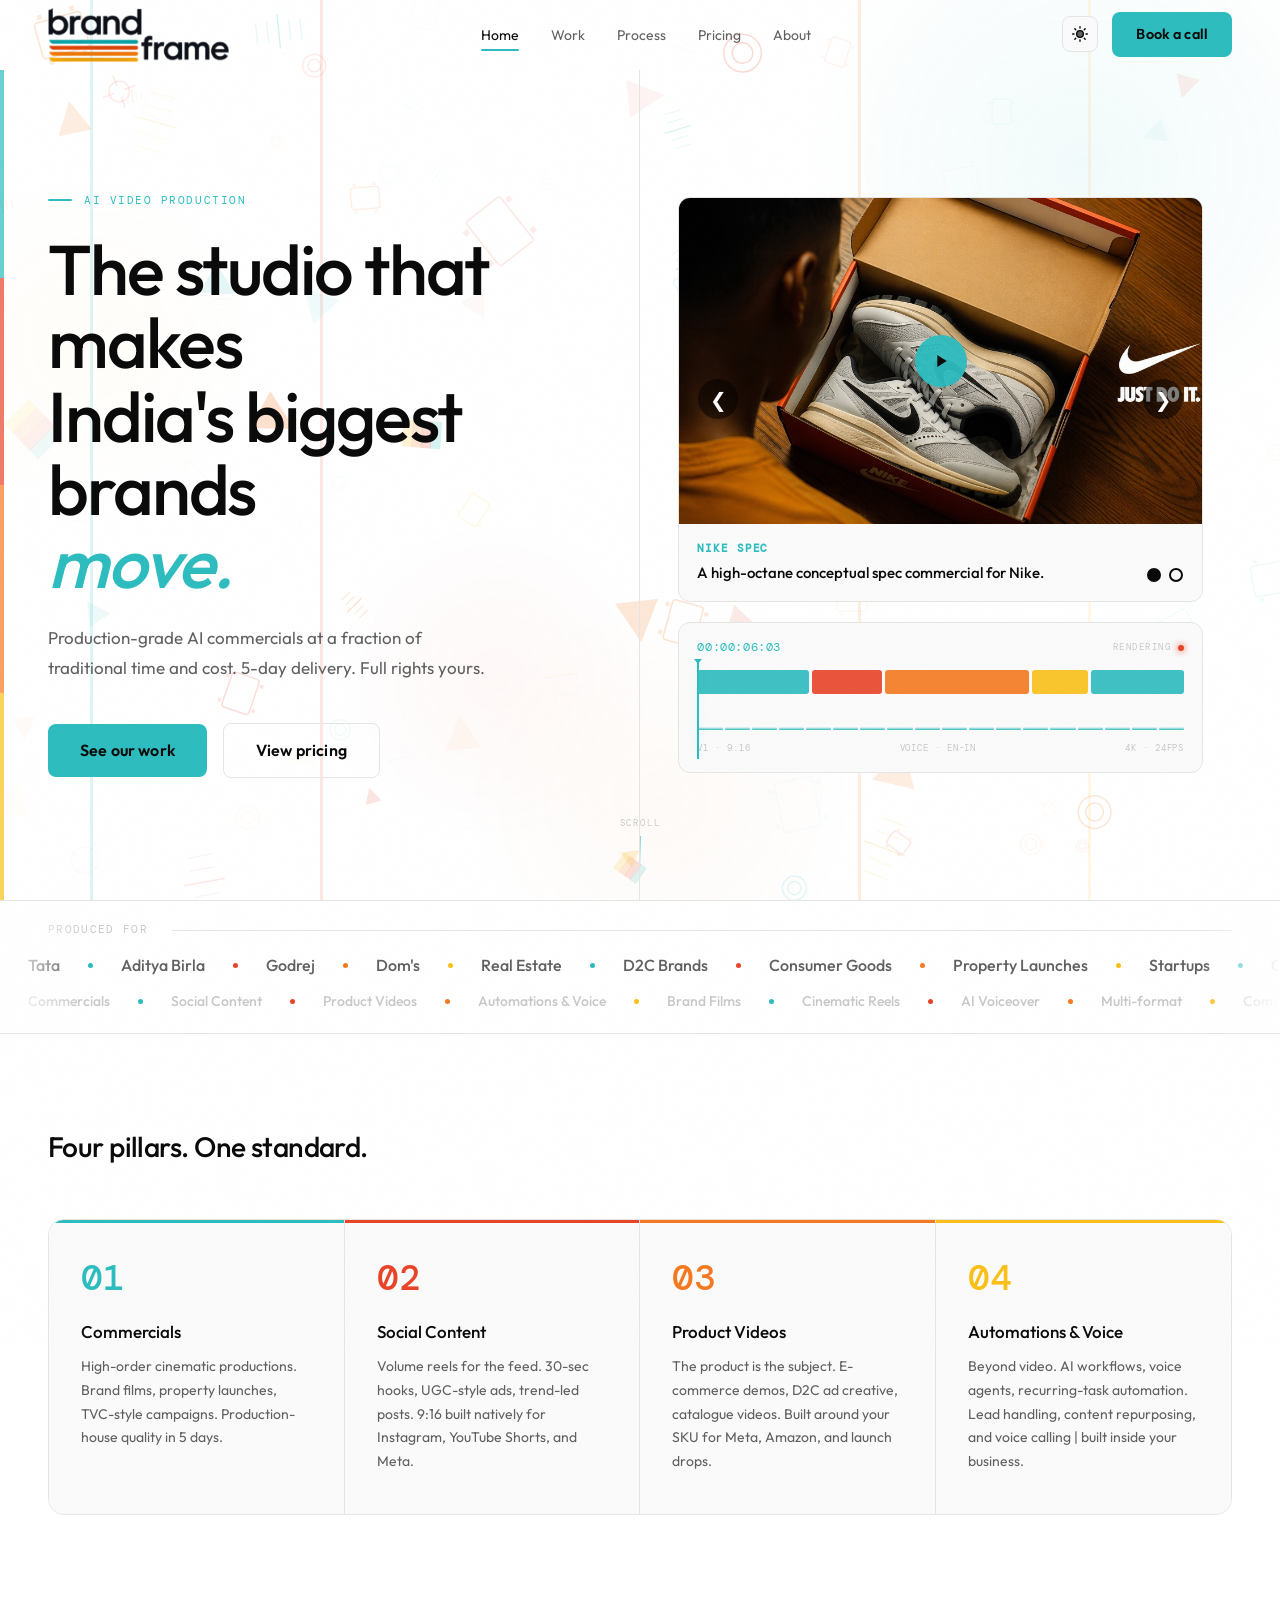
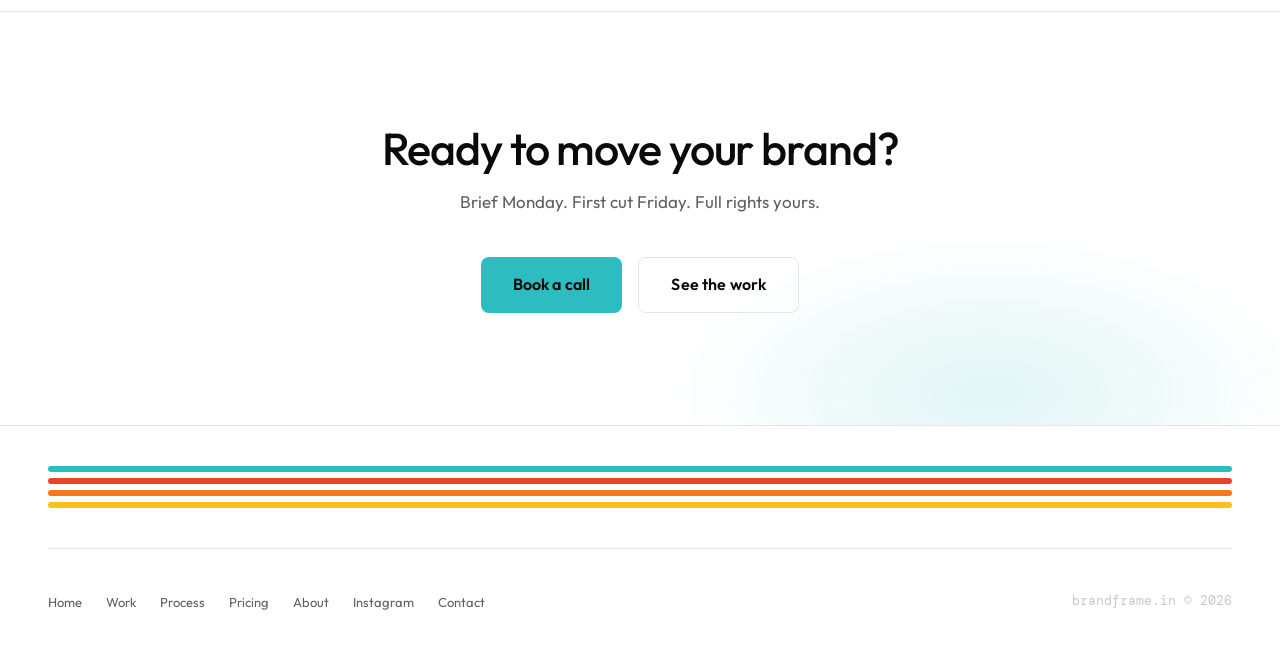
==== index.html @ e2ab4b28 "Initial commit for BrandFrame website" ====
<!DOCTYPE html>
<html lang="en" data-theme="light">
<head>
<meta charset="UTF-8">
<meta name="viewport" content="width=device-width, initial-scale=1.0">
<title>BrandFrame AI | Production-Grade AI Video for Indian Brands</title>
<meta name="description" content="AI-generated commercials, social content, and product videos for India's biggest brands. 5-day delivery.">
<link rel="preconnect" href="https://fonts.googleapis.com"><link rel="preconnect" href="https://fonts.gstatic.com" crossorigin><link href="https://fonts.googleapis.com/css2?family=Outfit:wght@300;400;500;600;800&family=DM+Mono:wght@400;500&display=swap" rel="stylesheet">
<link rel="stylesheet" href="assets/brandframe.css">
</head>
<body>
<div id="scroll-prog" aria-hidden="true"></div>
<div class="grain" aria-hidden="true"></div>
<div class="vstripes" aria-hidden="true"><div class="vs vs-1"></div><div class="vs vs-2"></div><div class="vs vs-3"></div><div class="vs vs-4"></div></div><nav id="nav"><div class="wrap nav-row"><a href="index.html" class="logo-link" aria-label="BrandFrame AI home"><img src="assets/logo-dark.png?v=2" class="logo-img logo-dark" alt="BrandFrame AI"><img src="assets/logo-light.png?v=2" class="logo-img logo-light" alt="BrandFrame AI"></a><ul class="nav-links" role="navigation"><li><a href="index.html" class="active">Home</a></li><li><a href="work.html">Work</a></li><li><a href="process.html">Process</a></li><li><a href="pricing.html">Pricing</a></li><li><a href="about.html">About</a></li></ul><div class="nav-end"><button class="theme-btn" onclick="toggleTheme()" aria-label="Toggle colour mode"><svg class="t-moon" viewBox="0 0 24 24"><path d="M21 12.79A9 9 0 1 1 11.21 3 7 7 0 0 0 21 12.79z"/></svg><svg class="t-sun" viewBox="0 0 24 24" fill="none" stroke="currentColor" stroke-width="2" stroke-linecap="round"><circle cx="12" cy="12" r="5"/><line x1="12" y1="1" x2="12" y2="3"/><line x1="12" y1="21" x2="12" y2="23"/><line x1="4.22" y1="4.22" x2="5.64" y2="5.64"/><line x1="18.36" y1="18.36" x2="19.78" y2="19.78"/><line x1="1" y1="12" x2="3" y2="12"/><line x1="21" y1="12" x2="23" y2="12"/><line x1="4.22" y1="19.78" x2="5.64" y2="18.36"/><line x1="18.36" y1="5.64" x2="19.78" y2="4.22"/></svg></button><a href="javascript:void(0)" onclick="openBookModal(event)" class="btn btn-gold">Book a call</a><button class="ham" onclick="toggleMnav()" aria-label="Menu" aria-expanded="false"><span></span><span></span><span></span></button></div></div></nav>
<div id="mnav" role="navigation"><a href="index.html" class="active" onclick="closeMnav()">Home</a><a href="work.html" onclick="closeMnav()">Work</a><a href="process.html" onclick="closeMnav()">Process</a><a href="pricing.html" onclick="closeMnav()">Pricing</a><a href="about.html" onclick="closeMnav()">About</a><a href="javascript:void(0)" onclick="openBookModal(event); closeMnav()" class="btn btn-gold">Book a call</a></div><section class="hero" aria-label="Hero"><canvas class="fx-canvas" id="fxCanvas" aria-hidden="true"></canvas><div class="hero-orb hero-orb-1" aria-hidden="true"></div><div class="hero-orb hero-orb-2" aria-hidden="true"></div><div class="hero-orb hero-orb-3" aria-hidden="true"></div><div class="hero-orb hero-orb-4" aria-hidden="true"></div><div class="hero-bars" aria-hidden="true"><span class="hb1"></span><span class="hb2"></span><span class="hb3"></span><span class="hb4"></span></div><div class="hero-l"><div class="hero-ey"><div class="hero-ey-line"></div><span class="label">AI Video Production</span></div><h1 class="d-xl hero-h1"><span class="w" style="--i:0">The</span> <span class="w" style="--i:1">studio</span> <span class="w" style="--i:2">that</span> <span class="w" style="--i:3">makes</span><br><span class="w" style="--i:4">India's</span> <span class="w" style="--i:5">biggest</span> <span class="w" style="--i:6">brands</span><br><em class="w gold" style="--i:7">move.</em></h1><p class="body-lg hero-sub">Production-grade AI commercials at a fraction of traditional time and cost. 5-day delivery. Full rights yours.</p><div class="hero-ctas"><a href="work.html" class="btn btn-gold btn-lg">See our work</a><a href="pricing.html" class="btn btn-ghost btn-lg">View pricing</a></div></div><div class="hero-r hero-r-single">
<div class="slider-container" style="position:relative; width:100%;">
<div class="vc hero-feature h-slide active" onclick="openVideo('spec2')" role="button" tabindex="0" aria-label="Watch Spec Video 2" style="display:block;"><div class="vc-thumb"><img src="assets/thumb-nike.jpg" alt="Nike Spec Video" loading="eager"><div class="vplay" aria-hidden="true"><svg viewBox="0 0 24 24"><polygon points="5,3 19,12 5,21"/></svg></div></div><div class="vc-meta"><div class="vc-tag">Nike Spec</div><div class="vc-title">A high-octane conceptual spec commercial for Nike.</div></div></div>
<div class="vc hero-feature h-slide" onclick="openVideo('reel')" role="button" tabindex="0" aria-label="Watch the showreel" style="display:none;"><div class="vc-thumb"><img src="assets/thumb-zombieto.png" alt="Zombieto concept" loading="lazy"><div class="vplay" aria-hidden="true"><svg viewBox="0 0 24 24"><polygon points="5,3 19,12 5,21"/></svg></div></div><div class="vc-meta"><div class="vc-tag">Zombieto</div><div class="vc-title">A concept on Zomato.</div></div></div>
<button class="s-arrow s-prev" onclick="event.stopPropagation(); setSlide(document.querySelector('.sdot.active') === document.querySelectorAll('.sdot')[0] ? 1 : 0);" aria-label="Previous slide" style="position:absolute; left:20px; top:50%; transform:translateY(-50%); width:40px; height:40px; border-radius:50%; background:rgba(0,0,0,0.5); color:white; border:none; cursor:pointer; z-index:10; display:flex; align-items:center; justify-content:center; font-size: 20px; transition: background 0.2s;">&#10094;</button>
<button class="s-arrow s-next" onclick="event.stopPropagation(); setSlide(document.querySelector('.sdot.active') === document.querySelectorAll('.sdot')[0] ? 1 : 0);" aria-label="Next slide" style="position:absolute; right:20px; top:50%; transform:translateY(-50%); width:40px; height:40px; border-radius:50%; background:rgba(0,0,0,0.5); color:white; border:none; cursor:pointer; z-index:10; display:flex; align-items:center; justify-content:center; font-size: 20px; transition: background 0.2s;">&#10095;</button>
<div class="slider-dots" style="position:absolute; bottom:20px; right:20px; display:flex; gap:8px; z-index:10; pointer-events:auto;">
  <button class="sdot active" onclick="event.stopPropagation(); setSlide(0);" aria-label="Slide 1" style="width:14px;height:14px;border-radius:50%;border:2px solid var(--text);background:var(--text);cursor:pointer;padding:0;"></button>
  <button class="sdot" onclick="event.stopPropagation(); setSlide(1);" aria-label="Slide 2" style="width:14px;height:14px;border-radius:50%;border:2px solid var(--text);background:transparent;cursor:pointer;padding:0;"></button>
</div>
</div>
<div class="edl" aria-hidden="true"><div class="edl-top"><span class="edl-tc" id="edlTc">00:00:04:12</span><div class="edl-trans"><span class="edl-lbl">Rendering</span><i class="live"></i></div></div><div class="edl-track"><div class="edl-clip" style="flex:2.4;background:#2DBCBF"></div><div class="edl-clip" style="flex:1.5;background:#E84428"></div><div class="edl-clip" style="flex:3.1;background:#F47920"></div><div class="edl-clip" style="flex:1.2;background:#FAC018"></div><div class="edl-clip" style="flex:2;background:#2DBCBF"></div></div><div class="edl-wave"><i style="animation-delay:0s"></i><i style="animation-delay:.1s"></i><i style="animation-delay:.25s"></i><i style="animation-delay:.05s"></i><i style="animation-delay:.3s"></i><i style="animation-delay:.15s"></i><i style="animation-delay:.4s"></i><i style="animation-delay:.2s"></i><i style="animation-delay:.35s"></i><i style="animation-delay:.08s"></i><i style="animation-delay:.28s"></i><i style="animation-delay:.18s"></i><i style="animation-delay:.45s"></i><i style="animation-delay:.12s"></i><i style="animation-delay:.32s"></i><i style="animation-delay:.22s"></i><i style="animation-delay:.38s"></i><i style="animation-delay:.06s"></i></div><div class="edl-ruler"><span>V1 &middot; 9:16</span><span>VOICE &middot; EN-IN</span><span>4K &middot; 24FPS</span></div><div class="edl-playhead"></div></div></div><div class="scroll-hint" id="scrollHint" aria-hidden="true"><span class="scroll-hint-label">Scroll</span><div class="scroll-hint-line"></div></div></section><div class="mq-strip" aria-label="Clients and services"><div class="mq-header"><span class="mq-lbl">Produced for</span><div class="mq-rule"></div></div><div style="overflow:hidden"><div class="mq-track"><span class="mq-item">Tata</span><span class="mq-sep mq-sep-1" aria-hidden="true"></span><span class="mq-item">Aditya Birla</span><span class="mq-sep mq-sep-2" aria-hidden="true"></span><span class="mq-item">Godrej</span><span class="mq-sep mq-sep-3" aria-hidden="true"></span><span class="mq-item">Dom's</span><span class="mq-sep mq-sep-4" aria-hidden="true"></span><span class="mq-item">Real Estate</span><span class="mq-sep mq-sep-1" aria-hidden="true"></span><span class="mq-item">D2C Brands</span><span class="mq-sep mq-sep-2" aria-hidden="true"></span><span class="mq-item">Consumer Goods</span><span class="mq-sep mq-sep-3" aria-hidden="true"></span><span class="mq-item">Property Launches</span><span class="mq-sep mq-sep-4" aria-hidden="true"></span><span class="mq-item">Startups</span><span class="mq-sep mq-sep-1" aria-hidden="true"></span><span class="mq-item">OTT & Broadcast</span><span class="mq-sep mq-sep-2" aria-hidden="true"></span><span class="mq-item">Fashion</span><span class="mq-sep mq-sep-3" aria-hidden="true"></span><span class="mq-item">Food & Beverage</span><span class="mq-sep mq-sep-4" aria-hidden="true"></span><span class="mq-item">Tata</span><span class="mq-sep mq-sep-1" aria-hidden="true"></span><span class="mq-item">Aditya Birla</span><span class="mq-sep mq-sep-2" aria-hidden="true"></span><span class="mq-item">Godrej</span><span class="mq-sep mq-sep-3" aria-hidden="true"></span><span class="mq-item">Dom's</span><span class="mq-sep mq-sep-4" aria-hidden="true"></span><span class="mq-item">Real Estate</span><span class="mq-sep mq-sep-1" aria-hidden="true"></span><span class="mq-item">D2C Brands</span><span class="mq-sep mq-sep-2" aria-hidden="true"></span><span class="mq-item">Consumer Goods</span><span class="mq-sep mq-sep-3" aria-hidden="true"></span><span class="mq-item">Property Launches</span><span class="mq-sep mq-sep-4" aria-hidden="true"></span><span class="mq-item">Startups</span><span class="mq-sep mq-sep-1" aria-hidden="true"></span><span class="mq-item">OTT & Broadcast</span><span class="mq-sep mq-sep-2" aria-hidden="true"></span><span class="mq-item">Fashion</span><span class="mq-sep mq-sep-3" aria-hidden="true"></span><span class="mq-item">Food & Beverage</span><span class="mq-sep mq-sep-4" aria-hidden="true"></span><span class="mq-item">Tata</span><span class="mq-sep mq-sep-1" aria-hidden="true"></span><span class="mq-item">Aditya Birla</span><span class="mq-sep mq-sep-2" aria-hidden="true"></span><span class="mq-item">Godrej</span><span class="mq-sep mq-sep-3" aria-hidden="true"></span><span class="mq-item">Dom's</span><span class="mq-sep mq-sep-4" aria-hidden="true"></span><span class="mq-item">Real Estate</span><span class="mq-sep mq-sep-1" aria-hidden="true"></span><span class="mq-item">D2C Brands</span><span class="mq-sep mq-sep-2" aria-hidden="true"></span><span class="mq-item">Consumer Goods</span><span class="mq-sep mq-sep-3" aria-hidden="true"></span><span class="mq-item">Property Launches</span><span class="mq-sep mq-sep-4" aria-hidden="true"></span><span class="mq-item">Startups</span><span class="mq-sep mq-sep-1" aria-hidden="true"></span><span class="mq-item">OTT & Broadcast</span><span class="mq-sep mq-sep-2" aria-hidden="true"></span><span class="mq-item">Fashion</span><span class="mq-sep mq-sep-3" aria-hidden="true"></span><span class="mq-item">Food & Beverage</span><span class="mq-sep mq-sep-4" aria-hidden="true"></span></div></div><div style="overflow:hidden;margin-top:.25rem"><div class="mq-track mq-track-2"><span class="mq-item" style="font-size:.875rem;color:var(--dim)">Commercials</span><span class="mq-sep mq-sep-1" aria-hidden="true"></span><span class="mq-item" style="font-size:.875rem;color:var(--dim)">Social Content</span><span class="mq-sep mq-sep-2" aria-hidden="true"></span><span class="mq-item" style="font-size:.875rem;color:var(--dim)">Product Videos</span><span class="mq-sep mq-sep-3" aria-hidden="true"></span><span class="mq-item" style="font-size:.875rem;color:var(--dim)">Automations & Voice</span><span class="mq-sep mq-sep-4" aria-hidden="true"></span><span class="mq-item" style="font-size:.875rem;color:var(--dim)">Brand Films</span><span class="mq-sep mq-sep-1" aria-hidden="true"></span><span class="mq-item" style="font-size:.875rem;color:var(--dim)">Cinematic Reels</span><span class="mq-sep mq-sep-2" aria-hidden="true"></span><span class="mq-item" style="font-size:.875rem;color:var(--dim)">AI Voiceover</span><span class="mq-sep mq-sep-3" aria-hidden="true"></span><span class="mq-item" style="font-size:.875rem;color:var(--dim)">Multi-format</span><span class="mq-sep mq-sep-4" aria-hidden="true"></span><span class="mq-item" style="font-size:.875rem;color:var(--dim)">Commercials</span><span class="mq-sep mq-sep-1" aria-hidden="true"></span><span class="mq-item" style="font-size:.875rem;color:var(--dim)">Social Content</span><span class="mq-sep mq-sep-2" aria-hidden="true"></span><span class="mq-item" style="font-size:.875rem;color:var(--dim)">Product Videos</span><span class="mq-sep mq-sep-3" aria-hidden="true"></span><span class="mq-item" style="font-size:.875rem;color:var(--dim)">Automations & Voice</span><span class="mq-sep mq-sep-4" aria-hidden="true"></span><span class="mq-item" style="font-size:.875rem;color:var(--dim)">Brand Films</span><span class="mq-sep mq-sep-1" aria-hidden="true"></span><span class="mq-item" style="font-size:.875rem;color:var(--dim)">Cinematic Reels</span><span class="mq-sep mq-sep-2" aria-hidden="true"></span><span class="mq-item" style="font-size:.875rem;color:var(--dim)">AI Voiceover</span><span class="mq-sep mq-sep-3" aria-hidden="true"></span><span class="mq-item" style="font-size:.875rem;color:var(--dim)">Multi-format</span><span class="mq-sep mq-sep-4" aria-hidden="true"></span><span class="mq-item" style="font-size:.875rem;color:var(--dim)">Commercials</span><span class="mq-sep mq-sep-1" aria-hidden="true"></span><span class="mq-item" style="font-size:.875rem;color:var(--dim)">Social Content</span><span class="mq-sep mq-sep-2" aria-hidden="true"></span><span class="mq-item" style="font-size:.875rem;color:var(--dim)">Product Videos</span><span class="mq-sep mq-sep-3" aria-hidden="true"></span><span class="mq-item" style="font-size:.875rem;color:var(--dim)">Automations & Voice</span><span class="mq-sep mq-sep-4" aria-hidden="true"></span><span class="mq-item" style="font-size:.875rem;color:var(--dim)">Brand Films</span><span class="mq-sep mq-sep-1" aria-hidden="true"></span><span class="mq-item" style="font-size:.875rem;color:var(--dim)">Cinematic Reels</span><span class="mq-sep mq-sep-2" aria-hidden="true"></span><span class="mq-item" style="font-size:.875rem;color:var(--dim)">AI Voiceover</span><span class="mq-sep mq-sep-3" aria-hidden="true"></span><span class="mq-item" style="font-size:.875rem;color:var(--dim)">Multi-format</span><span class="mq-sep mq-sep-4" aria-hidden="true"></span></div></div></div><section class="sec" id="services"><div class="wrap"><div class="sec-head rv"><h2 class="d-md scramble">Four pillars. One standard.</h2></div><div class="what-g rv" style="--d:100"><div class="wc pillar-1"><div class="wc-n">01</div><div class="wc-t">Commercials</div><p class="wc-b">High-order cinematic productions. Brand films, property launches, TVC-style campaigns. Production-house quality in 5 days.</p></div><div class="wc pillar-2"><div class="wc-n">02</div><div class="wc-t">Social Content</div><p class="wc-b">Volume reels for the feed. 30-sec hooks, UGC-style ads, trend-led posts. 9:16 built natively for Instagram, YouTube Shorts, and Meta.</p></div><div class="wc pillar-3"><div class="wc-n">03</div><div class="wc-t">Product Videos</div><p class="wc-b">The product is the subject. E-commerce demos, D2C ad creative, catalogue videos. Built around your SKU for Meta, Amazon, and launch drops.</p></div><div class="wc pillar-4"><div class="wc-n">04</div><div class="wc-t">Automations &amp; Voice</div><p class="wc-b">Beyond video. AI workflows, voice agents, recurring-task automation. Lead handling, content repurposing, and voice calling | built inside your business.</p></div></div></div></section><section class="cta-sec"><div class="wrap" style="position:relative;z-index:1"><h2 class="d-lg cta-head rv scramble">Ready to move your brand?</h2><p class="body-lg cta-sub rv" style="--d:80">Brief Monday. First cut Friday. Full rights yours.</p><div class="cta-row rv" style="--d:160"><a href="javascript:void(0)" onclick="openBookModal(event)" class="btn btn-gold btn-lg">Book a call</a><a href="work.html" class="btn btn-ghost btn-lg">See the work</a></div></div></section><footer><div class="wrap"><div class="ft-converge"><div class="ft-bars"><div class="ft-bar ft-bar-1"></div><div class="ft-bar ft-bar-2"></div><div class="ft-bar ft-bar-3"></div><div class="ft-bar ft-bar-4"></div></div></div><div class="ft-row"><ul class="ft-links"><li><a href="index.html">Home</a></li><li><a href="work.html">Work</a></li><li><a href="process.html">Process</a></li><li><a href="pricing.html">Pricing</a></li><li><a href="about.html">About</a></li><li><a href="https://instagram.com/brandframeai" target="_blank" rel="noopener noreferrer">Instagram</a></li><li><a href="javascript:void(0)" onclick="openBookModal(event)">Contact</a></li></ul><div class="ft-copy">brandframe.in © 2026</div></div></div></footer><div id="vmodal" role="dialog" aria-modal="true" aria-label="Video player"><div class="vmod-w"><button class="vmod-close" onclick="closeVideo()" aria-label="Close">&#x2715;</button><div id="vembed" class="vmod-embed"></div></div></div>
<div id="bookModal" role="dialog" aria-modal="true" aria-label="Book a call" style="display:none;position:fixed;inset:0;background:rgba(0,0,0,.9);z-index:300;align-items:center;justify-content:center;backdrop-filter:blur(10px);-webkit-backdrop-filter:blur(10px);">
  <div class="vmod-w" style="background:var(--surf); border:.5px solid var(--border); border-radius:12px; padding:2.5rem; max-width:500px; width:92vw;">
    <button class="vmod-close" onclick="closeBookModal()" aria-label="Close">&#x2715;</button>
    <h3 style="font-size:1.5rem; margin-bottom:1rem; color:var(--text);">Book a Call</h3>
    <p style="color:var(--muted); font-size:.9375rem; margin-bottom:1.5rem; line-height:1.5;">Please share a few details so we can best prepare for our meeting. Once submitted, you'll be redirected to pick a time.</p>
    <form onsubmit="submitBookForm(event)" style="display:flex; flex-direction:column; gap:1.25rem;">
      <div>
        <label style="display:block; font-size:.875rem; color:var(--dim); margin-bottom:.5rem; font-family:'DM Mono',monospace; text-transform:uppercase;">Name</label>
        <input type="text" id="bfName" required style="width:100%; background:var(--bg); border:1px solid var(--border); padding:.875rem; border-radius:8px; color:var(--text); outline:none;">
      </div>
      <div>
        <label style="display:block; font-size:.875rem; color:var(--dim); margin-bottom:.5rem; font-family:'DM Mono',monospace; text-transform:uppercase;">Company</label>
        <input type="text" id="bfCompany" required style="width:100%; background:var(--bg); border:1px solid var(--border); padding:.875rem; border-radius:8px; color:var(--text); outline:none;">
      </div>
      <div>
        <label style="display:block; font-size:.875rem; color:var(--dim); margin-bottom:.5rem; font-family:'DM Mono',monospace; text-transform:uppercase;">Budget</label>
        <select id="bfBudget" required style="width:100%; background:var(--bg); border:1px solid var(--border); padding:.875rem; border-radius:8px; color:var(--text); outline:none; font-family:inherit; appearance:none;">
          <option value="" disabled selected>Select Budget</option>
          <option value="10k-20k">10k-20k</option>
          <option value="20-40k">20-40k</option>
          <option value="40-60k">40-60k</option>
          <option value="60k+">60k+</option>
        </select>
      </div>
      <div>
        <label style="display:block; font-size:.875rem; color:var(--dim); margin-bottom:.5rem; font-family:'DM Mono',monospace; text-transform:uppercase;">Requirements / Topic</label>
        <textarea id="bfReq" required rows="3" style="width:100%; background:var(--bg); border:1px solid var(--border); padding:.875rem; border-radius:8px; color:var(--text); resize:vertical; outline:none; font-family:inherit;"></textarea>
      </div>
      <button type="submit" class="btn btn-gold" style="width:100%; justify-content:center; margin-top:.5rem;">Continue to Calendar</button>
    </form>
  </div>
</div>
<script src="assets/brandframe.js"></script>
</body>
</html>
---- assets/brandframe.css ----
/* ── BRANDFRAME BRAND SYSTEM ── */
:root{--c1:#2DBCBF;--c2:#E84428;--c3:#F47920;--c4:#FAC018}
[data-theme="dark"]{--bg:#0A0A0A;--bg2:#111111;--surf:#161616;--surf2:#1E1E1E;--border:#252525;--text:#F5F5F5;--muted:#888888;--dim:#3A3A3A;--accent:#2DBCBF;--a-dim:rgba(45,188,191,.08);--a-hi:#5DD4D6;--a-on:#0A0A0A;--glow:rgba(45,188,191,.10);--glow-s:rgba(45,188,191,.22);--shadow:0 12px 40px rgba(0,0,0,.65);--shadow-sm:0 4px 16px rgba(0,0,0,.45)}
:root:not([data-theme="light"]){--bg:#0A0A0A;--bg2:#111111;--surf:#161616;--surf2:#1E1E1E;--border:#252525;--text:#F5F5F5;--muted:#888888;--dim:#3A3A3A;--accent:#2DBCBF;--a-dim:rgba(45,188,191,.08);--a-hi:#5DD4D6;--a-on:#0A0A0A;--glow:rgba(45,188,191,.10);--glow-s:rgba(45,188,191,.22);--shadow:0 12px 40px rgba(0,0,0,.65);--shadow-sm:0 4px 16px rgba(0,0,0,.45)}
[data-theme="light"]{--bg:#FFFFFF;--bg2:#F7F7F7;--surf:#FAFAFA;--surf2:#F0F0F0;--border:#E5E5E5;--text:#0A0A0A;--muted:#606060;--dim:#C8C8C8;--accent:#2DBCBF;--a-dim:rgba(45,188,191,.08);--a-hi:#1A9496;--a-on:#0A0A0A;--glow:rgba(45,188,191,.07);--glow-s:rgba(45,188,191,.14);--shadow:0 8px 32px rgba(10,10,10,.10);--shadow-sm:0 2px 10px rgba(10,10,10,.07)}
*,*::before,*::after{box-sizing:border-box;margin:0;padding:0}
html{scroll-behavior:smooth}
body{background:var(--bg);color:var(--text);font-family:'Outfit',system-ui,sans-serif;font-size:16px;line-height:1.6;-webkit-font-smoothing:antialiased;transition:background .35s,color .35s;overflow-x:hidden}
a{color:inherit;text-decoration:none}img{display:block;max-width:100%}button{font-family:inherit}
@keyframes wUp{from{opacity:0;transform:translateY(22px)}to{opacity:1;transform:translateY(0)}}
@keyframes fadeUp{from{opacity:0;transform:translateY(16px)}to{opacity:1;transform:translateY(0)}}
@keyframes shimmer{from{left:-80%}to{left:130%}}
@keyframes float1{0%,100%{transform:translate(0,0) scale(1);opacity:.7}40%{transform:translate(-24px,18px) scale(1.06);opacity:1}70%{transform:translate(16px,-12px) scale(.97);opacity:.85}}
@keyframes float2{0%,100%{transform:translate(0,0) scale(1)}50%{transform:translate(28px,-22px) scale(1.08)}}
@keyframes ctaGlow{0%,100%{transform:translate(-50%,-50%) scale(1);opacity:.7}50%{transform:translate(-50%,-50%) scale(1.12);opacity:1}}
@keyframes blink{0%,100%{opacity:1}50%{opacity:.35}}
@keyframes wa{from{opacity:.3}to{opacity:1}}
@keyframes logoIn{from{transform:scale(.8) rotate(-6deg);opacity:0}to{transform:scale(1) rotate(0);opacity:1}}
@keyframes mqscroll{from{transform:translateX(0)}to{transform:translateX(-50%)}}
@keyframes filmroll{from{transform:translateX(0)}to{transform:translateX(-50%)}}
@keyframes scrollHint{0%,100%{opacity:.6;transform:translateX(-50%) scaleY(1)}50%{opacity:1;transform:translateX(-50%) scaleY(.5)}}
@keyframes grain-s{0%{transform:translate(0,0)}20%{transform:translate(-1px,1px)}40%{transform:translate(1px,-1px)}60%{transform:translate(-1px,0)}80%{transform:translate(0,1px)}100%{transform:translate(1px,0)}}
@keyframes ringFill{to{stroke-dashoffset:var(--target-offset)}}
@keyframes eqbar{from{height:14%}to{height:100%}}
@keyframes playhead{0%{left:7%}100%{left:93%}}
@keyframes barShimmer{0%,100%{opacity:1}50%{opacity:.6}}
#scroll-prog{position:fixed;top:0;left:0;right:0;height:2px;z-index:9998;background:var(--accent);transform-origin:left;transform:scaleX(0)}
.grain{position:fixed;inset:0;z-index:9999;pointer-events:none;width:200%;height:200%;top:-50%;left:-50%;opacity:.03;animation:grain-s .12s steps(1) infinite;background-image:url("data:image/svg+xml,%3Csvg viewBox='0 0 256 256' xmlns='http://www.w3.org/2000/svg'%3E%3Cfilter id='n'%3E%3CfeTurbulence type='fractalNoise' baseFrequency='0.85' numOctaves='4' stitchTiles='stitch'/%3E%3C/filter%3E%3Crect width='100%25' height='100%25' filter='url(%23n)'/%3E%3C/svg%3E");background-size:256px 256px}
[data-theme="light"] .grain{opacity:.015}
.vstripes{position:fixed;inset:0;pointer-events:none;z-index:0;overflow:hidden}
.vs{position:absolute;top:-20%;width:2.5px;height:140%;border-radius:2px;will-change:transform}
.vs-1{left:7%;background:linear-gradient(to bottom,transparent 0%,#2DBCBF 8%,#2DBCBF 88%,transparent 100%);opacity:.16;transition:width .3s}
.vs-2{left:25%;background:linear-gradient(to bottom,transparent 0%,#E84428 8%,#E84428 88%,transparent 100%);opacity:.13;transition:width .3s}
.vs-3{left:67%;background:linear-gradient(to bottom,transparent 0%,#F47920 8%,#F47920 88%,transparent 100%);opacity:.14;transition:width .3s}
.vs-4{left:85%;background:linear-gradient(to bottom,transparent 0%,#FAC018 8%,#FAC018 88%,transparent 100%);opacity:.11;transition:width .3s}
[data-theme="light"] .vs-1{opacity:.11}[data-theme="light"] .vs-2{opacity:.09}[data-theme="light"] .vs-3{opacity:.09}[data-theme="light"] .vs-4{opacity:.08}
.fx-canvas{position:absolute;inset:0;width:100%;height:100%;z-index:0;pointer-events:none;display:block}
.hero-bars{position:absolute;top:70px;bottom:0;left:0;width:4px;z-index:1;pointer-events:none;display:flex;flex-direction:column}
.hero-bars span{flex:1}
.hb1{background:#2DBCBF}.hb2{background:#E84428}.hb3{background:#F47920}.hb4{background:#FAC018}
[data-theme="light"] .hero-bars{opacity:.7}
.hero-orb{position:absolute;border-radius:50%;pointer-events:none}
.hero-orb-1{width:600px;height:600px;top:-15%;right:-8%;opacity:.35;background:radial-gradient(circle,rgba(45,188,191,.18) 0%,transparent 65%);animation:float1 9s ease-in-out infinite}
.hero-orb-2{width:350px;height:350px;bottom:5%;left:25%;opacity:.3;background:radial-gradient(circle,rgba(232,68,40,.12) 0%,transparent 65%);animation:float2 12s ease-in-out infinite}
.hero-orb-3{width:420px;height:420px;bottom:-12%;right:32%;opacity:.28;background:radial-gradient(circle,rgba(244,121,32,.12) 0%,transparent 66%);animation:float2 14s ease-in-out infinite}
.hero-orb-4{width:360px;height:360px;top:18%;left:-7%;opacity:.22;background:radial-gradient(circle,rgba(250,192,24,.12) 0%,transparent 66%);animation:float1 11s ease-in-out infinite}
.bf-logo{display:flex;align-items:flex-end;gap:5px;animation:logoIn .6s cubic-bezier(.16,1,.3,1) .1s both}
.bf-logo-l{display:flex;flex-direction:column;align-items:flex-start}
.bf-brand{font-size:13px;font-weight:800;color:var(--text);letter-spacing:-.02em;line-height:1;margin-bottom:3.5px;display:block;transition:color .35s}
.bf-bars-mark{display:flex;flex-direction:column;gap:2.5px}
.bf-bars-mark span{display:block;height:4px;border-radius:2px}
.bf-bars-mark span:nth-child(1){width:40px;background:#2DBCBF}
.bf-bars-mark span:nth-child(2){width:37px;background:#E84428}
.bf-bars-mark span:nth-child(3){width:33px;background:#F47920}
.bf-bars-mark span:nth-child(4){width:29px;background:#FAC018}
.bf-frame{font-size:22px;font-weight:800;color:var(--text);letter-spacing:-.03em;line-height:1;transition:color .35s}
.edl{background:var(--surf);border:.5px solid var(--border);border-radius:12px;padding:.95rem 1.125rem 1.05rem;position:relative;overflow:hidden;animation:fadeUp .8s cubic-bezier(.16,1,.3,1) .82s both}
.edl-top{display:flex;align-items:center;justify-content:space-between;margin-bottom:.8rem}
.edl-tc{font-family:'DM Mono',monospace;font-size:.75rem;color:var(--accent);letter-spacing:.05em}
.edl-lbl{font-family:'DM Mono',monospace;font-size:.5625rem;letter-spacing:.16em;text-transform:uppercase;color:var(--dim)}
.edl-trans{display:flex;gap:.45rem;align-items:center}
.edl-trans i{width:6px;height:6px;border-radius:50%;background:var(--dim);display:block}
.edl-trans i.live{background:#E84428;box-shadow:0 0 7px #E84428;animation:blink 1.6s infinite}
.edl-track{display:flex;gap:3px;height:24px;margin-bottom:.5rem}
.edl-clip{border-radius:3px;height:100%;opacity:.9}
.edl-wave{display:flex;align-items:flex-end;gap:2px;height:28px;margin-bottom:.7rem}
.edl-wave i{flex:1;background:linear-gradient(to top,var(--accent),transparent);border-radius:1px;min-height:3px;animation:eqbar 1.1s ease-in-out infinite alternate}
.edl-ruler{display:flex;justify-content:space-between;align-items:center}
.edl-ruler span{font-family:'DM Mono',monospace;font-size:.5625rem;color:var(--dim);letter-spacing:.1em}
.edl-playhead{position:absolute;top:2.5rem;bottom:.85rem;width:1.5px;background:var(--accent);box-shadow:0 0 8px var(--glow-s);animation:playhead 5.5s linear infinite}
.edl-playhead::before{content:'';position:absolute;top:-4px;left:50%;transform:translateX(-50%);width:0;height:0;border-left:4px solid transparent;border-right:4px solid transparent;border-top:5px solid var(--accent)}
.d-xl{font-size:clamp(2.5rem,5.5vw,5rem);font-weight:500;line-height:1.04;letter-spacing:-.03em}
.d-lg{font-size:clamp(1.875rem,3.5vw,3rem);font-weight:500;line-height:1.1;letter-spacing:-.025em}
.d-md{font-size:clamp(1.375rem,2.2vw,2rem);font-weight:500;line-height:1.18;letter-spacing:-.02em}
.body-lg{font-size:1.0625rem;line-height:1.75;color:var(--muted)}
.body-sm{font-size:.875rem;line-height:1.7;color:var(--muted)}
.mono{font-family:'DM Mono',monospace}
.label{font-size:.6875rem;letter-spacing:.14em;text-transform:uppercase;font-family:'DM Mono',monospace;color:var(--accent)}
.gold{color:var(--accent)}
.wrap{max-width:1280px;margin:0 auto;padding:0 clamp(1.25rem,4vw,3rem)}
.wrap-sm{max-width:700px;margin:0 auto;padding:0 clamp(1.25rem,4vw,3rem)}
.btn{display:inline-flex;align-items:center;gap:.5rem;font-family:'Outfit',sans-serif;font-size:.9rem;font-weight:600;padding:.7rem 1.5rem;border-radius:8px;border:none;cursor:pointer;white-space:nowrap;letter-spacing:.01em;transition:background .2s,border-color .2s,transform .15s,box-shadow .2s,filter .2s;position:relative;overflow:hidden}
.btn:active{transform:scale(.97)}
.btn-gold{background:var(--accent);color:var(--a-on)}
.btn-gold:hover{filter:brightness(1.08);box-shadow:0 4px 24px rgba(45,188,191,.35)}
.btn-gold::after{content:'';position:absolute;top:0;left:-80%;width:50%;height:100%;background:linear-gradient(90deg,transparent,rgba(255,255,255,.22),transparent);pointer-events:none}
.btn-gold:hover::after{animation:shimmer .55s ease forwards}
.btn-ghost{background:transparent;color:var(--text);border:.5px solid var(--border)}
.btn-ghost:hover{border-color:var(--muted);background:var(--surf2)}
.btn-lg{padding:.875rem 2rem;font-size:1rem}
#nav{position:fixed;top:0;left:0;right:0;z-index:100;height:70px;border-bottom:.5px solid transparent;transition:border-color .3s,background .3s}
#nav.scrolled{border-color:var(--border);background:rgba(10,10,10,.88);backdrop-filter:blur(18px);-webkit-backdrop-filter:blur(18px)}
[data-theme="light"] #nav.scrolled{background:rgba(255,255,255,.92)}
.nav-row{display:flex;align-items:center;justify-content:space-between;width:100%;height:100%;gap:1rem}
.logo-link{display:flex;align-items:center;flex-shrink:0;background:transparent;transition:background .35s}
.logo-img{height:54px;width:auto;display:block;max-width:220px}
.logo-dark{display:block}
.logo-light{display:none}
[data-theme="light"] .logo-dark{display:none}
[data-theme="light"] .logo-light{display:block}
.ft-logo-img{height:28px;width:auto;display:block;opacity:.7}
.nav-links{display:flex;align-items:center;gap:2rem;list-style:none}
.nav-links a{font-size:.875rem;color:var(--muted);transition:color .2s}
.nav-links a:hover{color:var(--text)}
.nav-links a.active{color:var(--text);position:relative}
.nav-links a.active::after{content:'';position:absolute;left:0;right:0;bottom:-7px;height:2px;background:var(--accent);border-radius:2px}
.nav-end{display:flex;align-items:center;gap:.875rem}
.theme-btn{width:36px;height:36px;background:var(--surf);border:.5px solid var(--border);border-radius:8px;cursor:pointer;display:flex;align-items:center;justify-content:center;transition:border-color .2s,background .2s;flex-shrink:0}
.theme-btn:hover{border-color:var(--accent)}
.theme-btn svg{width:16px;height:16px;fill:var(--muted)}
.t-sun{display:none}
[data-theme="light"] .t-sun{display:block}[data-theme="light"] .t-moon{display:none}
.ham{display:none;flex-direction:column;gap:5px;background:none;border:none;cursor:pointer;padding:6px}
.ham span{display:block;width:22px;height:1.5px;background:var(--text);border-radius:2px;transition:transform .3s,opacity .3s}
#mnav{display:none;position:fixed;inset:0;top:70px;background:var(--bg);z-index:90;padding:1.75rem 1.5rem;flex-direction:column;gap:0;border-top:.5px solid var(--border)}
#mnav.open{display:flex}
#mnav a{font-size:1.125rem;font-weight:500;color:var(--text);padding:1rem 0;border-bottom:.5px solid var(--border)}
#mnav a.active{color:var(--accent)}
#mnav .btn{margin-top:1.5rem;justify-content:center}
.hero{min-height:100dvh;display:grid;grid-template-columns:1fr 1fr;padding-top:70px;position:relative;overflow:hidden}
.hero-l{display:flex;flex-direction:column;justify-content:center;padding:5rem clamp(1.25rem,3vw,2.5rem) 5rem clamp(1.25rem,4vw,3rem);border-right:.5px solid var(--border);position:relative;z-index:1}
@media(min-width:1280px){
  .hero-l{padding-left:calc((100vw - 1280px) / 2 + clamp(1.25rem,4vw,3rem))}
}
.hero-ey{display:flex;align-items:center;gap:.75rem;margin-bottom:1.5rem}
.hero-ey-line{width:24px;height:2px;border-radius:1px;background:var(--accent)}
.hero-h1{margin-bottom:1.5rem}
.w{display:inline-block;animation:wUp .8s cubic-bezier(.16,1,.3,1) both;animation-delay:calc(.1s + var(--i,0) * .075s)}
.hero-sub{max-width:440px;margin-bottom:2.5rem;animation:fadeUp .8s cubic-bezier(.16,1,.3,1) .72s both}
.hero-ctas{display:flex;align-items:center;gap:1rem;flex-wrap:wrap;animation:fadeUp .8s cubic-bezier(.16,1,.3,1) .88s both}
.hero-r{display:flex;flex-direction:column;justify-content:center;gap:1.25rem;padding:5rem clamp(1.25rem,6vw,5rem) 5rem clamp(1.25rem,3vw,2.5rem);position:relative;z-index:1}
.hero-r-single{justify-content:center}
.hero-feature .vc-thumb{aspect-ratio:16/10}
.scroll-hint{position:absolute;bottom:2rem;left:50%;transform:translateX(-50%);display:flex;flex-direction:column;align-items:center;gap:6px;transition:opacity .4s;pointer-events:none}
.scroll-hint.gone{opacity:0}
.scroll-hint-label{font-size:.5625rem;letter-spacing:.2em;text-transform:uppercase;font-family:'DM Mono',monospace;color:var(--dim)}
.scroll-hint-line{width:1px;height:32px;background:linear-gradient(to bottom,var(--accent),transparent);animation:scrollHint 1.6s ease-in-out infinite}
.vc{background:var(--surf);border:.5px solid var(--border);border-radius:12px;overflow:hidden;cursor:pointer;transition:border-color .3s,transform .35s cubic-bezier(.16,1,.3,1),box-shadow .35s}
.vc:hover{border-color:var(--accent);transform:translateY(-5px);box-shadow:var(--shadow),0 0 0 1px var(--accent),0 8px 30px var(--glow-s)}
.vc:nth-child(1){animation:fadeUp .8s cubic-bezier(.16,1,.3,1) .5s both}
.vc:nth-child(2){animation:fadeUp .8s cubic-bezier(.16,1,.3,1) .65s both}
.vc-thumb{width:100%;aspect-ratio:16/9;position:relative;overflow:hidden;background:var(--surf2)}
.vc-thumb img{width:100%;height:100%;object-fit:cover;transition:transform .55s cubic-bezier(.16,1,.3,1)}
.vc:hover .vc-thumb img{transform:scale(1.05)}
.vplay{position:absolute;top:50%;left:50%;transform:translate(-50%,-50%);width:52px;height:52px;background:var(--accent);border-radius:50%;display:flex;align-items:center;justify-content:center;opacity:.95;transition:transform .25s,opacity .25s;z-index:2}
.vc:hover .vplay{transform:translate(-50%,-50%) scale(1.12);opacity:1}
.vplay svg{width:16px;height:16px;fill:var(--a-on);margin-left:2px}
.vc-meta{padding:1rem 1.125rem 1.125rem}
.vc-tag{font-size:.6875rem;font-weight:600;color:var(--accent);font-family:'DM Mono',monospace;letter-spacing:.08em;text-transform:uppercase;margin-bottom:.25rem}
.vc-title{font-size:.9375rem;font-weight:500;color:var(--text);line-height:1.4}
.mq-strip{border-top:.5px solid var(--border);border-bottom:.5px solid var(--border);padding:1.25rem 0;overflow:hidden;position:relative}
.mq-strip::before,.mq-strip::after{content:'';position:absolute;top:0;bottom:0;width:80px;z-index:2;pointer-events:none}
.mq-strip::before{left:0;background:linear-gradient(to right,var(--bg),transparent)}
.mq-strip::after{right:0;background:linear-gradient(to left,var(--bg),transparent)}
.mq-header{display:flex;align-items:center;gap:1.5rem;padding:0 clamp(1.25rem,4vw,3rem);margin-bottom:.875rem}
.mq-lbl{font-size:.6875rem;color:var(--dim);font-family:'DM Mono',monospace;letter-spacing:.12em;text-transform:uppercase;white-space:nowrap;flex-shrink:0}
.mq-rule{flex:1;height:.5px;background:var(--border)}
.mq-track{display:flex;align-items:center;width:max-content;gap:0;animation:mqscroll 28s linear infinite}
.mq-track:hover{animation-play-state:paused}
.mq-item{font-size:1rem;font-weight:500;color:var(--muted);white-space:nowrap;padding:0 1.75rem;transition:color .2s;cursor:default}
.mq-item:hover{color:var(--text)}
.mq-sep{width:5px;height:5px;border-radius:50%;flex-shrink:0}
.mq-sep-1{background:#2DBCBF}.mq-sep-2{background:#E84428}.mq-sep-3{background:#F47920}.mq-sep-4{background:#FAC018}
.mq-track-2{animation:mqscroll 20s linear infinite reverse;margin-top:.5rem}
.sec{padding:6rem 0}
.sec-top{border-top:.5px solid var(--border)}
.sec-head{margin-bottom:3.5rem}
.sec-head-split{display:grid;grid-template-columns:1fr 1fr;gap:2rem;align-items:end;margin-bottom:3.5rem}
.rv{opacity:0;transform:translateY(20px);transition:opacity .75s cubic-bezier(.16,1,.3,1),transform .75s cubic-bezier(.16,1,.3,1);transition-delay:calc(var(--d,0) * 1ms)}
.rv.on{opacity:1;transform:translateY(0)}
.what-g{display:grid;grid-template-columns:repeat(4,1fr);border:1px solid var(--border);border-radius:16px;overflow:hidden}
.wc{background:var(--surf);padding:2.5rem 2rem;border-right:1px solid var(--border);transition:background .25s;position:relative}
.wc:last-child{border-right:none}
.wc:hover{background:var(--surf2)}
.wc::before{content:'';position:absolute;top:0;left:0;right:0;height:3px;background:var(--pc,var(--border))}
.wc-n{font-size:2.25rem;font-weight:500;color:var(--pc,var(--border));font-family:'DM Mono',monospace;line-height:1;margin-bottom:1.375rem}
.wc-t{font-size:1.0625rem;font-weight:500;margin-bottom:.625rem;color:var(--text)}
.wc-b{font-size:.875rem;color:var(--muted);line-height:1.7}
.pillar-1{--pc:#2DBCBF}.pillar-2{--pc:#E84428}.pillar-3{--pc:#F47920}.pillar-4{--pc:#FAC018}
.process-outer{padding:6rem 0;border-top:.5px solid var(--border)}
.process-g{display:flex;gap:0;align-items:flex-start;position:relative;margin-top:3.5rem}
.process-line-track{position:absolute;top:18px;left:calc(10%);right:calc(10%);height:1px;background:var(--border);pointer-events:none;z-index:0}
.process-line-fill{position:absolute;inset:0;background:linear-gradient(to right,#2DBCBF,#E84428,#F47920,#FAC018);transform:scaleX(0);transform-origin:left;transition:transform 2s cubic-bezier(.16,1,.3,1) .4s}
.process-g.on .process-line-fill{transform:scaleX(1)}
.ps{flex:1;min-width:0;display:flex;flex-direction:column;align-items:center;text-align:center;padding:0 .75rem;position:relative;z-index:1;opacity:0;transform:translateY(20px);transition:opacity .6s cubic-bezier(.16,1,.3,1),transform .6s;transition-delay:calc(var(--si,0) * .18s + .25s)}
.process-g.on .ps{opacity:1;transform:translateY(0)}
.ps-dot{width:12px;height:12px;border-radius:50%;background:var(--bg);border:2px solid var(--border);margin-bottom:1.25rem;flex-shrink:0;transition:border-color .4s,background .4s;transition-delay:calc(var(--si,0) * .18s + .6s)}
.process-g.on .ps-dot{border-color:var(--dc,var(--accent));background:var(--dc,var(--accent))}
.ps-card{background:var(--surf);border:.5px solid var(--border);border-radius:12px;padding:1.5rem 1.25rem;width:100%;transition:border-color .3s,box-shadow .3s}
.ps-card:hover{border-color:var(--accent);box-shadow:0 8px 24px var(--glow)}
.ps-n{font-size:1.75rem;font-weight:500;color:var(--dim);font-family:'DM Mono',monospace;line-height:1;margin-bottom:.75rem;transition:color .35s}
.ps-card:hover .ps-n{color:var(--accent)}
.ps-title{font-size:.9375rem;font-weight:600;color:var(--text);margin-bottom:.5rem}
.ps-desc{font-size:.8125rem;color:var(--muted);line-height:1.65;margin-bottom:.875rem}
.ps-day{font-size:.5625rem;font-family:'DM Mono',monospace;letter-spacing:.14em;text-transform:uppercase;color:var(--accent);opacity:.8}
.spec-g{display:grid;grid-template-columns:1fr 1fr;border-top:.5px solid var(--border)}
.spec-item{border-right:.5px solid var(--border);overflow:hidden}
.spec-item:last-child{border-right:none}
.spec-hd{padding:2rem 2.5rem 1.625rem;border-bottom:.5px solid var(--border)}
.spec-tag{display:inline-block;font-size:.6875rem;font-family:'DM Mono',monospace;letter-spacing:.1em;text-transform:uppercase;padding:.25rem .625rem;border-radius:4px;margin-bottom:.75rem}
.spec-tag-teal{background:rgba(45,188,191,.12);color:#2DBCBF}
.spec-tag-red{background:rgba(232,68,40,.12);color:#E84428}
.spec-tag-orange{background:rgba(244,121,32,.12);color:#F47920}
.spec-tag-yellow{background:rgba(250,192,24,.12);color:#FAC018}
[data-theme="light"] .spec-tag-yellow{color:#A07800}
.spec-title{font-size:1.25rem;font-weight:500;color:var(--text);margin-bottom:.5rem}
.spec-desc{font-size:.875rem;color:var(--muted);line-height:1.65}
.spec-thumb{width:100%;aspect-ratio:16/9;position:relative;overflow:hidden;cursor:pointer}
.spec-thumb img{width:100%;height:100%;object-fit:cover;transition:transform .6s cubic-bezier(.16,1,.3,1)}
.spec-thumb:hover img{transform:scale(1.05)}
.spec-ov{position:absolute;inset:0;background:rgba(0,0,0,.25);display:flex;align-items:center;justify-content:center;transition:background .3s}
.spec-thumb:hover .spec-ov{background:rgba(0,0,0,.1)}
.spec-play{width:60px;height:60px;border-radius:50%;border:1.5px solid rgba(255,255,255,.4);background:rgba(0,0,0,.35);backdrop-filter:blur(8px);display:flex;align-items:center;justify-content:center;transition:transform .25s,border-color .25s}
.spec-thumb:hover .spec-play{transform:scale(1.1);border-color:var(--accent)}
.spec-play svg{width:20px;height:20px;fill:#fff;margin-left:3px}
.fmt-g{display:grid;grid-template-columns:1fr 1fr;gap:1.25rem}
.fmt-c{background:var(--surf);border:.5px solid var(--border);border-radius:12px;padding:2.5rem;transition:border-color .3s,box-shadow .3s}
.fmt-c:hover{border-color:var(--accent);box-shadow:var(--shadow-sm)}
.fmt-vis{display:flex;align-items:center;gap:1rem;margin-bottom:1.875rem}
.fmt-v{width:46px;height:80px;border:1.5px solid var(--accent);border-radius:6px;background:var(--a-dim);flex-shrink:0}
.fmt-h{width:80px;height:46px;border:1.5px solid var(--accent);border-radius:6px;background:var(--a-dim);flex-shrink:0}
.fmt-ratio{font-size:1.25rem;font-weight:500;font-family:'DM Mono',monospace;color:var(--text)}
.fmt-t{font-size:1.125rem;font-weight:500;margin-bottom:.5rem;color:var(--text)}
.fmt-d{font-size:.875rem;color:var(--muted);line-height:1.7;margin-bottom:1.375rem}
.fmt-pills{display:flex;flex-wrap:wrap;gap:.5rem}
.fmt-pill{font-size:.6875rem;font-family:'DM Mono',monospace;letter-spacing:.06em;text-transform:uppercase;background:var(--surf2);color:var(--muted);padding:.25rem .625rem;border-radius:4px;border:.5px solid var(--border)}
.port-g{display:grid;grid-template-columns:repeat(3,1fr);border:1.5px solid var(--border);border-radius:16px;overflow:hidden}
.port-i{aspect-ratio:4/3;position:relative;overflow:hidden;cursor:pointer;background:var(--surf);border-right:1.5px solid var(--border);border-bottom:1.5px solid var(--border)}
.port-i:nth-child(3n){border-right:none}
.port-i:nth-last-child(-n+3){border-bottom:none}
.port-i img{width:100%;height:100%;object-fit:cover;transition:transform .6s cubic-bezier(.16,1,.3,1)}
.port-i:hover img{transform:scale(1.07)}
.port-ov{position:absolute;inset:0;background:linear-gradient(to top,rgba(0,0,0,.8) 0%,transparent 52%);opacity:0;transition:opacity .35s;display:flex;align-items:flex-end;padding:1.125rem}
.port-i:hover .port-ov{opacity:1}
.port-type{display:block;font-size:.625rem;font-family:'DM Mono',monospace;color:var(--accent);letter-spacing:.1em;text-transform:uppercase;margin-bottom:.25rem}
.port-name{font-size:.8125rem;font-weight:500;color:#F5F5F5}
.filmstrip{background:#060503;overflow:hidden;border-top:.5px solid var(--border);border-bottom:.5px solid var(--border);height:106px;display:flex;align-items:center;position:relative}
.filmstrip::before{content:'';position:absolute;top:0;left:0;right:0;height:14px;z-index:2;pointer-events:none;background:repeating-linear-gradient(to right,#060503 0,#060503 5px,rgba(255,255,255,.07) 5px,rgba(255,255,255,.07) 13px,#060503 13px,#060503 18px)}
.filmstrip::after{content:'';position:absolute;bottom:0;left:0;right:0;height:14px;z-index:2;pointer-events:none;background:repeating-linear-gradient(to right,#060503 0,#060503 5px,rgba(255,255,255,.07) 5px,rgba(255,255,255,.07) 13px,#060503 13px,#060503 18px)}
.fs-track{display:flex;align-items:center;width:max-content;gap:5px;padding:14px 0;animation:filmroll 32s linear infinite}
.fs-track:hover{animation-play-state:paused}
.fs-frame{width:106px;height:72px;background:#111;flex-shrink:0;overflow:hidden;position:relative}
.fs-frame img{width:100%;height:100%;object-fit:cover;filter:grayscale(.45) brightness(.85);transition:filter .4s}
.fs-frame:hover img{filter:grayscale(0) brightness(1)}
.fs-frame::after{content:'';position:absolute;inset:0;border:1px solid rgba(255,255,255,.06);pointer-events:none}
.price-g{display:grid;grid-template-columns:repeat(4,1fr);border:1px solid var(--border);border-radius:16px;overflow:hidden}
.pc{background:var(--surf);padding:2rem 1.75rem;border-right:1px solid var(--border);transition:background .2s,transform .25s,box-shadow .25s;position:relative}
.pc:last-child{border-right:none}
.pc:hover{background:var(--surf2);transform:translateY(-2px);box-shadow:var(--shadow-sm)}
.pc::before{content:'';position:absolute;top:0;left:0;right:0;height:3px;background:var(--pc,var(--accent))}
.pc::after{content:'';position:absolute;bottom:0;left:0;right:0;height:2px;background:var(--pc,var(--accent));transform:scaleX(0);transform-origin:left;transition:transform .35s cubic-bezier(.16,1,.3,1)}
.pc:hover::after{transform:scaleX(1)}
.pc.featured{grid-column:2/span 2}
.pc.featured:hover{filter:brightness(1.08)}
.pc-fmt{font-size:.6875rem;font-family:'DM Mono',monospace;color:var(--muted);text-transform:uppercase;letter-spacing:.1em;margin-bottom:1rem}
.pc-price{font-size:1.875rem;font-weight:600;color:var(--text);line-height:1;letter-spacing:-.02em;margin-bottom:.25rem}
.pc.featured .pc-price{color:var(--accent)}
.pc-unit{font-size:.75rem;color:var(--muted);margin-bottom:1.25rem;font-family:'DM Mono',monospace}
.pc-note{font-size:.8125rem;color:var(--muted);line-height:1.65}
.price-cta{text-align:center;padding-top:3rem}
.price-fn{font-size:.8125rem;color:var(--dim);font-family:'DM Mono',monospace;margin-top:1.125rem}
.auto-g{display:grid;grid-template-columns:1fr 1.4fr;gap:4.5rem;align-items:center}
.auto-list{display:flex;flex-direction:column}
.auto-item{padding:1.5rem 0;border-bottom:.5px solid var(--border)}
.auto-item:first-child{border-top:.5px solid var(--border)}
.auto-t{font-size:1rem;font-weight:500;color:var(--text);margin-bottom:.375rem}
.auto-d{font-size:.875rem;color:var(--muted);line-height:1.65}
.auto-vis{background:var(--surf);border:.5px solid var(--border);border-radius:16px;padding:2rem;min-height:300px;position:relative;overflow:hidden}
.auto-vis::before{content:'';position:absolute;bottom:-40px;right:-40px;width:220px;height:220px;border-radius:50%;background:rgba(250,192,24,.08);filter:blur(40px);pointer-events:none}
/* Voice agent call card */
.av-call{background:var(--surf2);border:.5px solid rgba(250,192,24,.25);border-radius:10px;padding:1rem 1.25rem;margin-bottom:1.125rem}
.av-call-hd{display:flex;align-items:center;gap:.625rem;margin-bottom:.875rem}
.av-dot{width:7px;height:7px;border-radius:50%;background:#FAC018;box-shadow:0 0 8px rgba(250,192,24,.5);animation:blink 1.5s infinite;flex-shrink:0}
.av-call-lbl{font-size:.625rem;font-family:'DM Mono',monospace;color:#FAC018;letter-spacing:.1em;text-transform:uppercase;flex:1}
.av-call-timer{font-size:.75rem;font-family:'DM Mono',monospace;color:var(--muted)}
.av-wave{display:flex;align-items:center;gap:3px;height:30px;margin-bottom:.625rem}
.av-wave span{flex:1;background:#FAC018;border-radius:2px;min-height:3px;opacity:.85;animation:eqbar .8s ease-in-out infinite alternate}
.av-wave span:nth-child(2n){animation-duration:.65s;animation-delay:.1s}
.av-wave span:nth-child(3n){animation-duration:1.1s;animation-delay:.22s}
.av-wave span:nth-child(4n){animation-duration:.55s;animation-delay:.07s}
.av-call-desc{font-size:.6875rem;font-family:'DM Mono',monospace;color:var(--muted);letter-spacing:.04em}
/* Task feed */
.av-feed{display:flex;flex-direction:column}
.av-row{display:flex;align-items:center;gap:.75rem;padding:.625rem 0;border-bottom:.5px solid var(--border)}
.av-row:last-child{border-bottom:none}
.av-row-dot{width:7px;height:7px;border-radius:50%;flex-shrink:0}
.av-done{background:#2DBCBF}
.av-run{background:#FAC018;animation:blink 1.2s infinite;box-shadow:0 0 6px rgba(250,192,24,.4)}
.av-queue{background:var(--dim)}
.av-row-txt{font-size:.8125rem;color:var(--text);flex:1;line-height:1.4}
.av-row-t{font-size:.5625rem;font-family:'DM Mono',monospace;color:var(--dim);white-space:nowrap;letter-spacing:.1em;text-transform:uppercase}
.why-list{list-style:none}
.why-i{display:flex;gap:1.5rem;align-items:flex-start;padding:1.75rem 0;border-bottom:.5px solid var(--border)}
.why-i:first-child{border-top:.5px solid var(--border)}
.why-icon{width:34px;height:34px;border-radius:8px;display:flex;align-items:center;justify-content:center;flex-shrink:0;margin-top:2px}
.why-icon-1{background:rgba(45,188,191,.12)}.why-icon-2{background:rgba(232,68,40,.12)}.why-icon-3{background:rgba(244,121,32,.12)}.why-icon-4{background:rgba(250,192,24,.12)}
.why-dot{width:7px;height:7px;border-radius:50%}
.why-dot-1{background:#2DBCBF}.why-dot-2{background:#E84428}.why-dot-3{background:#F47920}.why-dot-4{background:#FAC018}
.why-t{font-size:1rem;font-weight:500;color:var(--text);margin-bottom:.375rem}
.why-d{font-size:.875rem;color:var(--muted);line-height:1.7;max-width:640px}
.testi-g{display:grid;grid-template-columns:repeat(3,1fr);border:1.5px solid var(--border);border-radius:16px;overflow:hidden}
.testi-c{background:var(--surf);padding:2.25rem;border-right:1.5px solid var(--border)}
.testi-c:last-child{border-right:none}
.testi-q{font-size:.9375rem;color:var(--text);line-height:1.75;margin-bottom:1.5rem}
.testi-who{display:flex;align-items:center;gap:.875rem}
.testi-av{width:38px;height:38px;border-radius:50%;overflow:hidden;background:var(--surf2);border:.5px solid var(--border);flex-shrink:0}
.testi-av img{width:100%;height:100%;object-fit:cover}
.testi-name{font-size:.875rem;font-weight:500;color:var(--text)}
.testi-role{font-size:.6875rem;color:var(--muted);font-family:'DM Mono',monospace}
.about-g{display:grid;grid-template-columns:1fr 1fr;gap:5rem;align-items:center}
.about-vis{background:var(--surf);border:.5px solid var(--border);border-radius:16px;overflow:hidden;aspect-ratio:4/3;box-shadow:var(--shadow-sm)}
.about-vis img{width:100%;height:100%;object-fit:cover;transition:transform .5s ease}
.about-vis:hover img{transform:scale(1.03)}
.about-stats{display:flex;gap:2rem;margin-top:2.5rem;padding-top:2.5rem;border-top:.5px solid var(--border);flex-wrap:wrap}
.stat-item{display:flex;flex-direction:column;align-items:center;gap:.5rem}
.sring-wrap{position:relative;width:72px;height:72px;display:flex;align-items:center;justify-content:center}
.sring{position:absolute;inset:0;width:100%;height:100%;transform:rotate(-90deg)}
.sring-bg{fill:none;stroke:var(--border);stroke-width:1.5}
.sring-arc{fill:none;stroke:var(--accent);stroke-width:2;stroke-linecap:round;transition:stroke-dashoffset 1.8s cubic-bezier(.16,1,.3,1) .3s}
.stat-n{font-size:1.5rem;font-weight:600;color:var(--accent);letter-spacing:-.02em;line-height:1;position:relative;z-index:1}
.stat-l{font-size:.75rem;color:var(--muted);text-align:center;max-width:80px;line-height:1.4}
.cta-sec{padding:7rem 0;text-align:center;border-top:.5px solid var(--border);position:relative;overflow:hidden}
.cta-sec::before{content:'';position:absolute;top:50%;left:50%;width:700px;height:350px;border-radius:50%;background:radial-gradient(ellipse,var(--glow-s) 0%,transparent 65%);pointer-events:none;animation:ctaGlow 6s ease-in-out infinite}
.cta-head{margin-bottom:.875rem}
.cta-sub{margin-bottom:2.5rem}
.cta-row{display:flex;justify-content:center;gap:1rem;flex-wrap:wrap}
footer{border-top:.5px solid var(--border);padding:2.5rem 0}
.ft-row{display:flex;justify-content:space-between;align-items:center;flex-wrap:wrap;gap:1.5rem}
.ft-links{display:flex;gap:1.5rem;list-style:none;flex-wrap:wrap}
.ft-links a{font-size:.8125rem;color:var(--muted);transition:color .2s}
.ft-links a:hover{color:var(--text)}
.ft-copy{font-size:.8125rem;color:var(--dim);font-family:'DM Mono',monospace}
.ft-converge{margin-bottom:2.5rem;padding-bottom:2.5rem;border-bottom:.5px solid var(--border)}
.ft-converge-lbl{display:none}
.ft-bars{display:flex;flex-direction:column;gap:6px;width:100%}
.ft-bar{height:6px;border-radius:3px;transform-origin:left;transform:scaleX(0);transition:transform .9s cubic-bezier(.16,1,.3,1)}
.ft-bar.on{transform:scaleX(1)}
.ft-bar-1{width:100%;background:#2DBCBF;transition-delay:.05s}
.ft-bar-2{width:100%;background:#E84428;transition-delay:.20s}
.ft-bar-3{width:100%;background:#F47920;transition-delay:.35s}
.ft-bar-4{width:100%;background:#FAC018;transition-delay:.50s}
#vmodal{display:none;position:fixed;inset:0;background:rgba(0,0,0,.92);z-index:300;align-items:center;justify-content:center;backdrop-filter:blur(10px);-webkit-backdrop-filter:blur(10px)}
#vmodal.open{display:flex}
.vmod-w{width:min(92vw,900px);position:relative}
.vmod-close{position:absolute;top:-48px;right:0;width:36px;height:36px;background:var(--surf);border:.5px solid var(--border);border-radius:50%;cursor:pointer;display:flex;align-items:center;justify-content:center;color:var(--text);font-size:1.125rem;transition:background .2s}
.vmod-close:hover{background:var(--surf2)}
.vmod-embed{width:100%;aspect-ratio:16/9;border-radius:12px;overflow:hidden;background:#000}
.vmod-embed iframe{width:100%;height:100%;border:none}
.vmod-ph{width:100%;aspect-ratio:16/9;background:var(--surf);border-radius:12px;display:flex;flex-direction:column;align-items:center;justify-content:center;gap:.875rem;text-align:center;padding:2rem}
.vmod-ph p{font-size:.9375rem;color:var(--muted);line-height:1.6}
.vmod-ph code{font-family:'DM Mono',monospace;font-size:.8125rem;background:var(--surf2);padding:.125rem .4rem;border-radius:4px;color:var(--accent)}
.page-hero{position:relative;overflow:hidden;padding:9.5rem 0 4.5rem;border-bottom:.5px solid var(--border)}
.page-hero .wrap{position:relative;z-index:1}
.page-hero-ey{display:flex;align-items:center;gap:.75rem;margin-bottom:1.5rem}
.page-hero-ey .hero-ey-line{width:24px;height:2px;border-radius:1px;background:var(--accent)}
.page-hero h1{margin-bottom:1.25rem;max-width:14ch}
.page-hero p{max-width:580px}
.page-hero .fx-canvas{z-index:0}
@media(max-width:1200px){.page-hero{padding:7.5rem 0 3.5rem}}
@media(max-width:1024px){
  .hero{grid-template-columns:1fr;min-height:auto}
  .hero-l{border-right:none;border-bottom:.5px solid var(--border);padding:4rem 1.5rem 3rem clamp(1.25rem,4vw,2.5rem)}
  .hero-r{flex-direction:column;padding:2.5rem clamp(1.25rem,4vw,2.5rem) 4rem;gap:1rem}
  .what-g{grid-template-columns:1fr 1fr}
  .wc:nth-child(odd){border-right:1px solid var(--border)}
  .wc:nth-child(even){border-right:none}
  .wc:nth-child(1),.wc:nth-child(2){border-bottom:1px solid var(--border)}
  .process-g{flex-wrap:wrap}
  .ps{flex:0 0 calc(50% - 1rem);margin-bottom:2rem}
  .process-line-track{display:none}
  .spec-g{grid-template-columns:1fr}
  .spec-item{border-right:none;border-bottom:.5px solid var(--border)}
  .spec-item:last-child{border-bottom:none}
  .auto-g{grid-template-columns:1fr}
  .about-g{grid-template-columns:1fr;gap:2.5rem}
  .testi-g{grid-template-columns:1fr}
  .testi-c{border-right:none;border-bottom:1.5px solid var(--border)}
  .testi-c:last-child{border-bottom:none}
  .price-g{grid-template-columns:1fr 1fr}
  .pc.featured{grid-column:1/span 2}
  .pc{border-bottom:1px solid var(--border)}
  .pc:nth-child(2n){border-right:none}
  .sec-head-split{grid-template-columns:1fr}
}
@media(max-width:768px){
  .nav-links{display:none}.ham{display:flex}
  .hero-r{flex-direction:column}
  .scroll-hint{display:none}
  .fmt-g{grid-template-columns:1fr}
  .port-g{grid-template-columns:1fr 1fr}
  .price-g{grid-template-columns:1fr}
  .pc.featured{grid-column:1/span 1}
  .pc{border-right:none!important}
  .sec{padding:4rem 0}
  .about-stats{gap:1.5rem}
  .ft-row{flex-direction:column;align-items:flex-start}
}
@media(max-width:480px){
  .port-g{grid-template-columns:1fr}
  .hero-ctas{flex-direction:column;align-items:flex-start}
  .hero-ctas .btn{width:100%;justify-content:center}
  .what-g{grid-template-columns:1fr}
  .wc{border-right:none!important}
  .ps{flex:0 0 100%}
}
@media(prefers-reduced-motion:reduce){
  .rv,.w,.hero-sub,.hero-ctas,.vc{opacity:1!important;transform:none!important;animation:none!important}
  *{animation-duration:.01ms!important;transition-duration:.01ms!important}
}

/* ── GATED PRICING ── */
.gated-pricing-content {
  transition: filter 0.8s ease, opacity 0.8s ease;
}
.gated-pricing-content.blurred {
  filter: blur(10px) grayscale(40%);
  pointer-events: none;
  opacity: 0.5;
  user-select: none;
}
.gated-overlay {
  position: absolute;
  top: 0; left: 0; right: 0; bottom: 0;
  display: flex;
  align-items: center;
  justify-content: center;
  z-index: 10;
  padding: 1rem;
  opacity: 0;
  pointer-events: none;
  transition: opacity 0.5s ease, transform 0.5s cubic-bezier(0.16, 1, 0.3, 1);
  transform: translateY(20px);
}
.gated-overlay.active {
  opacity: 1;
  pointer-events: auto;
  transform: translateY(0);
}
.gated-card {
  background: rgba(16, 16, 16, 0.75);
  backdrop-filter: blur(16px);
  -webkit-backdrop-filter: blur(16px);
  border: 1px solid var(--border);
  padding: 3rem 2.5rem;
  border-radius: 1.5rem;
  width: 100%;
  max-width: 440px;
  box-shadow: var(--shadow);
  text-align: center;
}
[data-theme="light"] .gated-card {
  background: rgba(250, 250, 250, 0.85);
}
.gated-head { font-size: 1.75rem; font-weight: 600; margin-bottom: 0.5rem; }
.gated-sub { color: var(--muted); font-size: 0.95rem; margin-bottom: 2rem; }
.gated-form {
  display: flex;
  flex-direction: column;
  gap: 1rem;
}
.gated-form input, .gated-form select {
  width: 100%;
  background: var(--bg2);
  border: 1px solid var(--border);
  color: var(--text);
  padding: 1rem 1.25rem;
  border-radius: 0.75rem;
  font-family: inherit;
  font-size: 1rem;
  outline: none;
  transition: border-color 0.2s, box-shadow 0.2s;
}
.gated-form input:focus, .gated-form select:focus {
  border-color: var(--accent);
  box-shadow: 0 0 0 2px var(--glow-s);
}
.gated-form .btn {
  margin-top: 0.5rem;
  width: 100%;
  justify-content: center;
}
.gated-msg { margin-top: 1rem; font-size: 0.9rem; color: var(--accent); opacity: 0; transition: opacity 0.3s; }
.gated-msg.show { opacity: 1; }

/* ── EXPANDED PRICING CONTENT ── */
.pc-list {
  list-style: none;
  margin-top: 1.5rem;
  padding: 0;
  border-top: 1px solid var(--border);
  padding-top: 1.5rem;
}
.pc-list li {
  font-size: 0.95rem;
  color: var(--muted);
  margin-bottom: 0.75rem;
  position: relative;
  padding-left: 1.5rem;
}
.pc-list li::before {
  content: "→";
  position: absolute;
  left: 0;
  color: var(--accent);
  font-family: inherit;
}

.price-extras {
  display: grid;
  grid-template-columns: 1fr 1fr;
  gap: 2rem;
  margin-top: 4rem;
  margin-bottom: 2rem;
}
.price-extra-card {
  background: var(--surf);
  border: 1px solid var(--border);
  border-radius: 1.5rem;
  padding: 2.5rem;
  display: flex;
  flex-direction: column;
  align-items: flex-start;
  transition: transform 0.3s ease, border-color 0.3s ease;
}
.price-extra-card:hover {
  border-color: var(--dim);
  transform: translateY(-4px);
}
.pe-title {
  font-size: 1.5rem;
  font-weight: 600;
  margin-bottom: 1rem;
}
.pe-desc {
  color: var(--muted);
  font-size: 1.05rem;
  margin-bottom: 2rem;
  line-height: 1.6;
}
@media (max-width: 768px) {
  .price-extras {
    grid-template-columns: 1fr;
  }
}
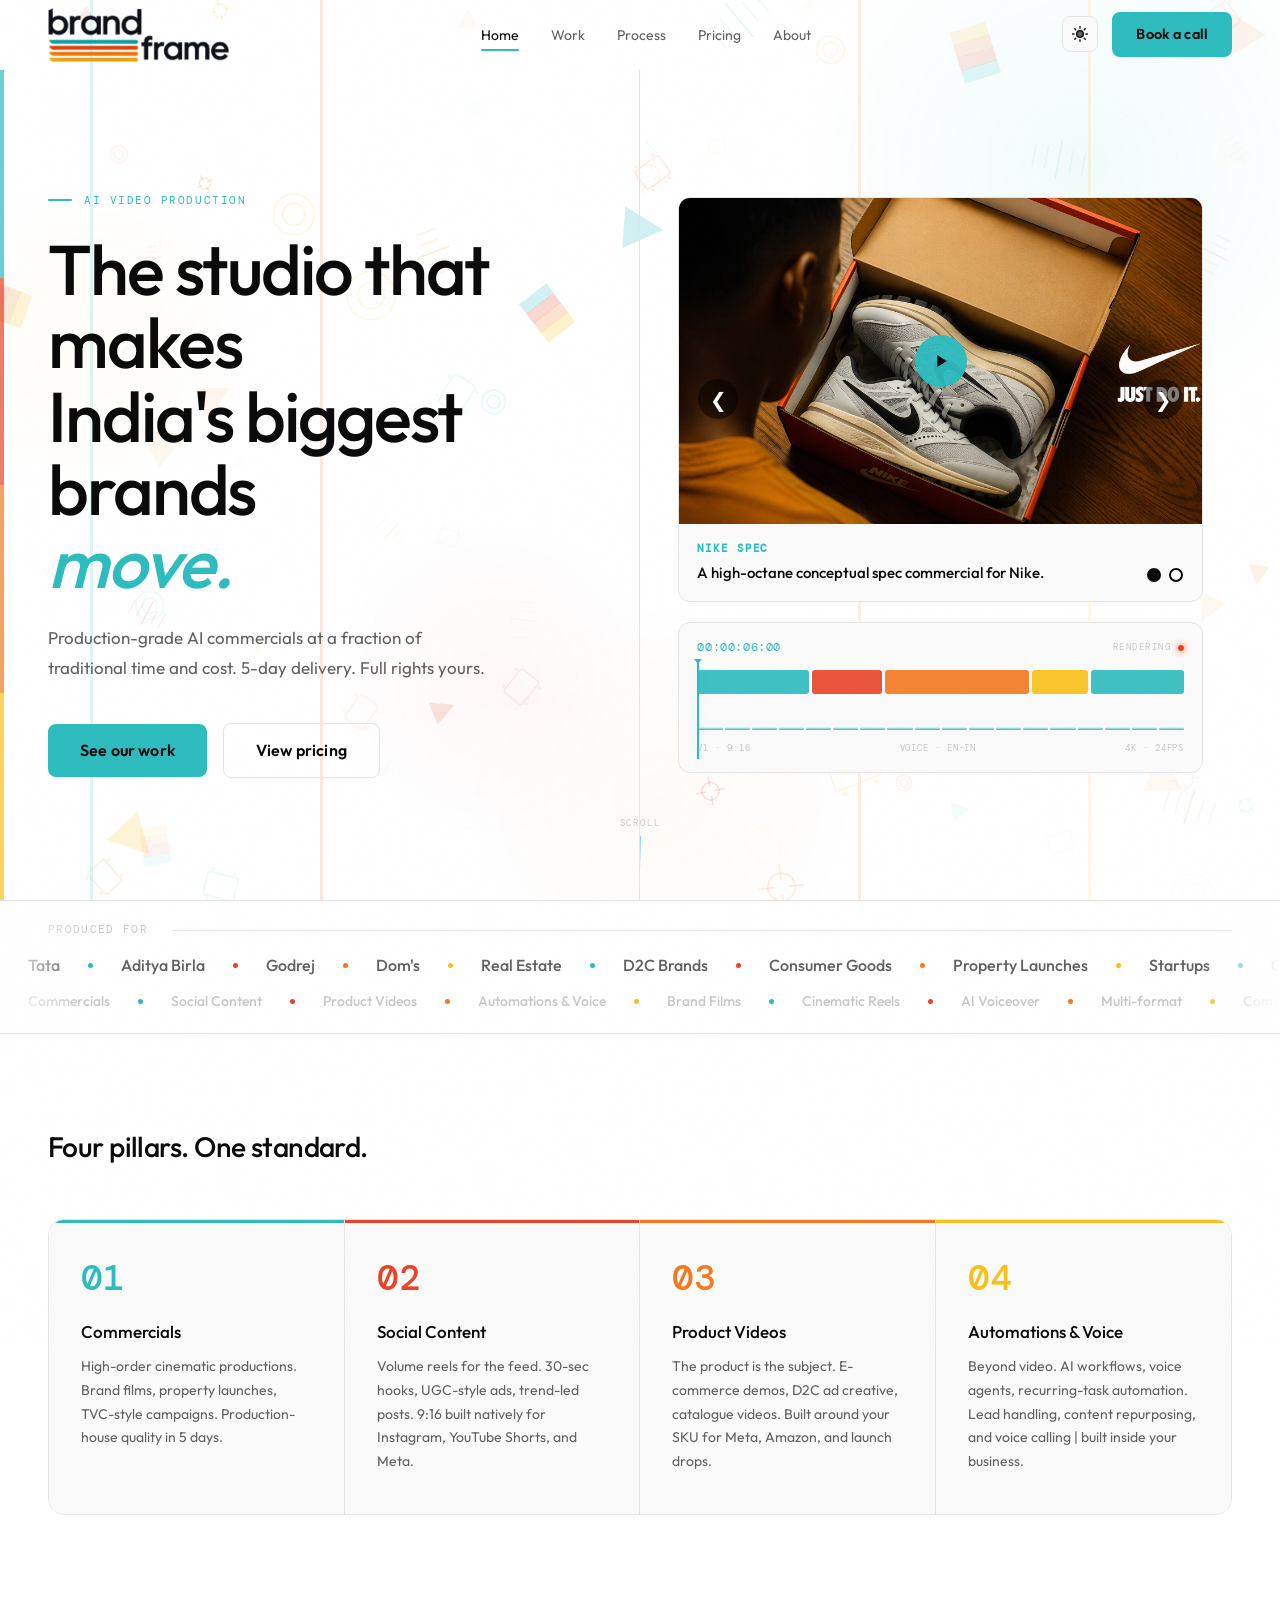
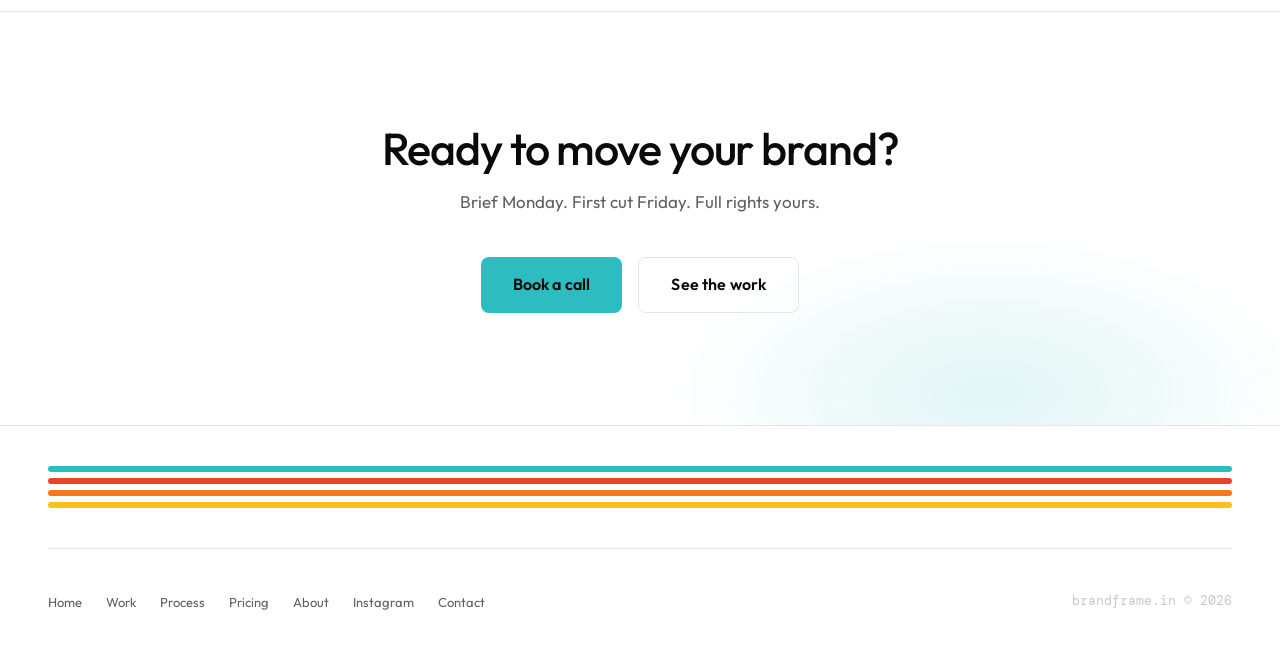
==== commit 9cb441dc: "Optimise layout for mobile users" ====
--- a/index.html
+++ b/index.html
@@ -23,7 +23,7 @@
   <button class="sdot" onclick="event.stopPropagation(); setSlide(1);" aria-label="Slide 2" style="width:14px;height:14px;border-radius:50%;border:2px solid var(--text);background:transparent;cursor:pointer;padding:0;"></button>
 </div>
 </div>
-<div class="edl" aria-hidden="true"><div class="edl-top"><span class="edl-tc" id="edlTc">00:00:04:12</span><div class="edl-trans"><span class="edl-lbl">Rendering</span><i class="live"></i></div></div><div class="edl-track"><div class="edl-clip" style="flex:2.4;background:#2DBCBF"></div><div class="edl-clip" style="flex:1.5;background:#E84428"></div><div class="edl-clip" style="flex:3.1;background:#F47920"></div><div class="edl-clip" style="flex:1.2;background:#FAC018"></div><div class="edl-clip" style="flex:2;background:#2DBCBF"></div></div><div class="edl-wave"><i style="animation-delay:0s"></i><i style="animation-delay:.1s"></i><i style="animation-delay:.25s"></i><i style="animation-delay:.05s"></i><i style="animation-delay:.3s"></i><i style="animation-delay:.15s"></i><i style="animation-delay:.4s"></i><i style="animation-delay:.2s"></i><i style="animation-delay:.35s"></i><i style="animation-delay:.08s"></i><i style="animation-delay:.28s"></i><i style="animation-delay:.18s"></i><i style="animation-delay:.45s"></i><i style="animation-delay:.12s"></i><i style="animation-delay:.32s"></i><i style="animation-delay:.22s"></i><i style="animation-delay:.38s"></i><i style="animation-delay:.06s"></i></div><div class="edl-ruler"><span>V1 &middot; 9:16</span><span>VOICE &middot; EN-IN</span><span>4K &middot; 24FPS</span></div><div class="edl-playhead"></div></div></div><div class="scroll-hint" id="scrollHint" aria-hidden="true"><span class="scroll-hint-label">Scroll</span><div class="scroll-hint-line"></div></div></section><div class="mq-strip" aria-label="Clients and services"><div class="mq-header"><span class="mq-lbl">Produced for</span><div class="mq-rule"></div></div><div style="overflow:hidden"><div class="mq-track"><span class="mq-item">Tata</span><span class="mq-sep mq-sep-1" aria-hidden="true"></span><span class="mq-item">Aditya Birla</span><span class="mq-sep mq-sep-2" aria-hidden="true"></span><span class="mq-item">Godrej</span><span class="mq-sep mq-sep-3" aria-hidden="true"></span><span class="mq-item">Dom's</span><span class="mq-sep mq-sep-4" aria-hidden="true"></span><span class="mq-item">Real Estate</span><span class="mq-sep mq-sep-1" aria-hidden="true"></span><span class="mq-item">D2C Brands</span><span class="mq-sep mq-sep-2" aria-hidden="true"></span><span class="mq-item">Consumer Goods</span><span class="mq-sep mq-sep-3" aria-hidden="true"></span><span class="mq-item">Property Launches</span><span class="mq-sep mq-sep-4" aria-hidden="true"></span><span class="mq-item">Startups</span><span class="mq-sep mq-sep-1" aria-hidden="true"></span><span class="mq-item">OTT & Broadcast</span><span class="mq-sep mq-sep-2" aria-hidden="true"></span><span class="mq-item">Fashion</span><span class="mq-sep mq-sep-3" aria-hidden="true"></span><span class="mq-item">Food & Beverage</span><span class="mq-sep mq-sep-4" aria-hidden="true"></span><span class="mq-item">Tata</span><span class="mq-sep mq-sep-1" aria-hidden="true"></span><span class="mq-item">Aditya Birla</span><span class="mq-sep mq-sep-2" aria-hidden="true"></span><span class="mq-item">Godrej</span><span class="mq-sep mq-sep-3" aria-hidden="true"></span><span class="mq-item">Dom's</span><span class="mq-sep mq-sep-4" aria-hidden="true"></span><span class="mq-item">Real Estate</span><span class="mq-sep mq-sep-1" aria-hidden="true"></span><span class="mq-item">D2C Brands</span><span class="mq-sep mq-sep-2" aria-hidden="true"></span><span class="mq-item">Consumer Goods</span><span class="mq-sep mq-sep-3" aria-hidden="true"></span><span class="mq-item">Property Launches</span><span class="mq-sep mq-sep-4" aria-hidden="true"></span><span class="mq-item">Startups</span><span class="mq-sep mq-sep-1" aria-hidden="true"></span><span class="mq-item">OTT & Broadcast</span><span class="mq-sep mq-sep-2" aria-hidden="true"></span><span class="mq-item">Fashion</span><span class="mq-sep mq-sep-3" aria-hidden="true"></span><span class="mq-item">Food & Beverage</span><span class="mq-sep mq-sep-4" aria-hidden="true"></span><span class="mq-item">Tata</span><span class="mq-sep mq-sep-1" aria-hidden="true"></span><span class="mq-item">Aditya Birla</span><span class="mq-sep mq-sep-2" aria-hidden="true"></span><span class="mq-item">Godrej</span><span class="mq-sep mq-sep-3" aria-hidden="true"></span><span class="mq-item">Dom's</span><span class="mq-sep mq-sep-4" aria-hidden="true"></span><span class="mq-item">Real Estate</span><span class="mq-sep mq-sep-1" aria-hidden="true"></span><span class="mq-item">D2C Brands</span><span class="mq-sep mq-sep-2" aria-hidden="true"></span><span class="mq-item">Consumer Goods</span><span class="mq-sep mq-sep-3" aria-hidden="true"></span><span class="mq-item">Property Launches</span><span class="mq-sep mq-sep-4" aria-hidden="true"></span><span class="mq-item">Startups</span><span class="mq-sep mq-sep-1" aria-hidden="true"></span><span class="mq-item">OTT & Broadcast</span><span class="mq-sep mq-sep-2" aria-hidden="true"></span><span class="mq-item">Fashion</span><span class="mq-sep mq-sep-3" aria-hidden="true"></span><span class="mq-item">Food & Beverage</span><span class="mq-sep mq-sep-4" aria-hidden="true"></span></div></div><div style="overflow:hidden;margin-top:.25rem"><div class="mq-track mq-track-2"><span class="mq-item" style="font-size:.875rem;color:var(--dim)">Commercials</span><span class="mq-sep mq-sep-1" aria-hidden="true"></span><span class="mq-item" style="font-size:.875rem;color:var(--dim)">Social Content</span><span class="mq-sep mq-sep-2" aria-hidden="true"></span><span class="mq-item" style="font-size:.875rem;color:var(--dim)">Product Videos</span><span class="mq-sep mq-sep-3" aria-hidden="true"></span><span class="mq-item" style="font-size:.875rem;color:var(--dim)">Automations & Voice</span><span class="mq-sep mq-sep-4" aria-hidden="true"></span><span class="mq-item" style="font-size:.875rem;color:var(--dim)">Brand Films</span><span class="mq-sep mq-sep-1" aria-hidden="true"></span><span class="mq-item" style="font-size:.875rem;color:var(--dim)">Cinematic Reels</span><span class="mq-sep mq-sep-2" aria-hidden="true"></span><span class="mq-item" style="font-size:.875rem;color:var(--dim)">AI Voiceover</span><span class="mq-sep mq-sep-3" aria-hidden="true"></span><span class="mq-item" style="font-size:.875rem;color:var(--dim)">Multi-format</span><span class="mq-sep mq-sep-4" aria-hidden="true"></span><span class="mq-item" style="font-size:.875rem;color:var(--dim)">Commercials</span><span class="mq-sep mq-sep-1" aria-hidden="true"></span><span class="mq-item" style="font-size:.875rem;color:var(--dim)">Social Content</span><span class="mq-sep mq-sep-2" aria-hidden="true"></span><span class="mq-item" style="font-size:.875rem;color:var(--dim)">Product Videos</span><span class="mq-sep mq-sep-3" aria-hidden="true"></span><span class="mq-item" style="font-size:.875rem;color:var(--dim)">Automations & Voice</span><span class="mq-sep mq-sep-4" aria-hidden="true"></span><span class="mq-item" style="font-size:.875rem;color:var(--dim)">Brand Films</span><span class="mq-sep mq-sep-1" aria-hidden="true"></span><span class="mq-item" style="font-size:.875rem;color:var(--dim)">Cinematic Reels</span><span class="mq-sep mq-sep-2" aria-hidden="true"></span><span class="mq-item" style="font-size:.875rem;color:var(--dim)">AI Voiceover</span><span class="mq-sep mq-sep-3" aria-hidden="true"></span><span class="mq-item" style="font-size:.875rem;color:var(--dim)">Multi-format</span><span class="mq-sep mq-sep-4" aria-hidden="true"></span><span class="mq-item" style="font-size:.875rem;color:var(--dim)">Commercials</span><span class="mq-sep mq-sep-1" aria-hidden="true"></span><span class="mq-item" style="font-size:.875rem;color:var(--dim)">Social Content</span><span class="mq-sep mq-sep-2" aria-hidden="true"></span><span class="mq-item" style="font-size:.875rem;color:var(--dim)">Product Videos</span><span class="mq-sep mq-sep-3" aria-hidden="true"></span><span class="mq-item" style="font-size:.875rem;color:var(--dim)">Automations & Voice</span><span class="mq-sep mq-sep-4" aria-hidden="true"></span><span class="mq-item" style="font-size:.875rem;color:var(--dim)">Brand Films</span><span class="mq-sep mq-sep-1" aria-hidden="true"></span><span class="mq-item" style="font-size:.875rem;color:var(--dim)">Cinematic Reels</span><span class="mq-sep mq-sep-2" aria-hidden="true"></span><span class="mq-item" style="font-size:.875rem;color:var(--dim)">AI Voiceover</span><span class="mq-sep mq-sep-3" aria-hidden="true"></span><span class="mq-item" style="font-size:.875rem;color:var(--dim)">Multi-format</span><span class="mq-sep mq-sep-4" aria-hidden="true"></span></div></div></div><section class="sec" id="services"><div class="wrap"><div class="sec-head rv"><h2 class="d-md scramble">Four pillars. One standard.</h2></div><div class="what-g rv" style="--d:100"><div class="wc pillar-1"><div class="wc-n">01</div><div class="wc-t">Commercials</div><p class="wc-b">High-order cinematic productions. Brand films, property launches, TVC-style campaigns. Production-house quality in 5 days.</p></div><div class="wc pillar-2"><div class="wc-n">02</div><div class="wc-t">Social Content</div><p class="wc-b">Volume reels for the feed. 30-sec hooks, UGC-style ads, trend-led posts. 9:16 built natively for Instagram, YouTube Shorts, and Meta.</p></div><div class="wc pillar-3"><div class="wc-n">03</div><div class="wc-t">Product Videos</div><p class="wc-b">The product is the subject. E-commerce demos, D2C ad creative, catalogue videos. Built around your SKU for Meta, Amazon, and launch drops.</p></div><div class="wc pillar-4"><div class="wc-n">04</div><div class="wc-t">Automations &amp; Voice</div><p class="wc-b">Beyond video. AI workflows, voice agents, recurring-task automation. Lead handling, content repurposing, and voice calling | built inside your business.</p></div></div></div></section><section class="cta-sec"><div class="wrap" style="position:relative;z-index:1"><h2 class="d-lg cta-head rv scramble">Ready to move your brand?</h2><p class="body-lg cta-sub rv" style="--d:80">Brief Monday. First cut Friday. Full rights yours.</p><div class="cta-row rv" style="--d:160"><a href="javascript:void(0)" onclick="openBookModal(event)" class="btn btn-gold btn-lg">Book a call</a><a href="work.html" class="btn btn-ghost btn-lg">See the work</a></div></div></section><footer><div class="wrap"><div class="ft-converge"><div class="ft-bars"><div class="ft-bar ft-bar-1"></div><div class="ft-bar ft-bar-2"></div><div class="ft-bar ft-bar-3"></div><div class="ft-bar ft-bar-4"></div></div></div><div class="ft-row"><ul class="ft-links"><li><a href="index.html">Home</a></li><li><a href="work.html">Work</a></li><li><a href="process.html">Process</a></li><li><a href="pricing.html">Pricing</a></li><li><a href="about.html">About</a></li><li><a href="https://instagram.com/brandframeai" target="_blank" rel="noopener noreferrer">Instagram</a></li><li><a href="javascript:void(0)" onclick="openBookModal(event)">Contact</a></li></ul><div class="ft-copy">brandframe.in © 2026</div></div></div></footer><div id="vmodal" role="dialog" aria-modal="true" aria-label="Video player"><div class="vmod-w"><button class="vmod-close" onclick="closeVideo()" aria-label="Close">&#x2715;</button><div id="vembed" class="vmod-embed"></div></div></div>
+<div class="edl" aria-hidden="true"><div class="edl-top"><span class="edl-tc" id="edlTc">00:00:04:12</span><div class="edl-trans"><span class="edl-lbl">Rendering</span><i class="live"></i></div></div><div class="edl-track"><div class="edl-clip" style="flex:2.4;background:#2DBCBF"></div><div class="edl-clip" style="flex:1.5;background:#E84428"></div><div class="edl-clip" style="flex:3.1;background:#F47920"></div><div class="edl-clip" style="flex:1.2;background:#FAC018"></div><div class="edl-clip" style="flex:2;background:#2DBCBF"></div></div><div class="edl-wave"><i style="animation-delay:0s"></i><i style="animation-delay:.1s"></i><i style="animation-delay:.25s"></i><i style="animation-delay:.05s"></i><i style="animation-delay:.3s"></i><i style="animation-delay:.15s"></i><i style="animation-delay:.4s"></i><i style="animation-delay:.2s"></i><i style="animation-delay:.35s"></i><i style="animation-delay:.08s"></i><i style="animation-delay:.28s"></i><i style="animation-delay:.18s"></i><i style="animation-delay:.45s"></i><i style="animation-delay:.12s"></i><i style="animation-delay:.32s"></i><i style="animation-delay:.22s"></i><i style="animation-delay:.38s"></i><i style="animation-delay:.06s"></i></div><div class="edl-ruler"><span>V1 &middot; 9:16</span><span>VOICE &middot; EN-IN</span><span>4K &middot; 24FPS</span></div><div class="edl-playhead"></div></div></div><div class="scroll-hint" id="scrollHint" aria-hidden="true"><span class="scroll-hint-label">Scroll</span><div class="scroll-hint-line"></div></div></section><div class="mq-strip" aria-label="Clients and services"><div class="mq-header"><span class="mq-lbl">Produced for</span><div class="mq-rule"></div></div><div style="overflow:hidden"><div class="mq-track"><span class="mq-item">Tata</span><span class="mq-sep mq-sep-1" aria-hidden="true"></span><span class="mq-item">Aditya Birla</span><span class="mq-sep mq-sep-2" aria-hidden="true"></span><span class="mq-item">Godrej</span><span class="mq-sep mq-sep-3" aria-hidden="true"></span><span class="mq-item">Dom's</span><span class="mq-sep mq-sep-4" aria-hidden="true"></span><span class="mq-item">Real Estate</span><span class="mq-sep mq-sep-1" aria-hidden="true"></span><span class="mq-item">D2C Brands</span><span class="mq-sep mq-sep-2" aria-hidden="true"></span><span class="mq-item">Consumer Goods</span><span class="mq-sep mq-sep-3" aria-hidden="true"></span><span class="mq-item">Property Launches</span><span class="mq-sep mq-sep-4" aria-hidden="true"></span><span class="mq-item">Startups</span><span class="mq-sep mq-sep-1" aria-hidden="true"></span><span class="mq-item">OTT & Broadcast</span><span class="mq-sep mq-sep-2" aria-hidden="true"></span><span class="mq-item">Fashion</span><span class="mq-sep mq-sep-3" aria-hidden="true"></span><span class="mq-item">Food & Beverage</span><span class="mq-sep mq-sep-4" aria-hidden="true"></span><span class="mq-item">Tata</span><span class="mq-sep mq-sep-1" aria-hidden="true"></span><span class="mq-item">Aditya Birla</span><span class="mq-sep mq-sep-2" aria-hidden="true"></span><span class="mq-item">Godrej</span><span class="mq-sep mq-sep-3" aria-hidden="true"></span><span class="mq-item">Dom's</span><span class="mq-sep mq-sep-4" aria-hidden="true"></span><span class="mq-item">Real Estate</span><span class="mq-sep mq-sep-1" aria-hidden="true"></span><span class="mq-item">D2C Brands</span><span class="mq-sep mq-sep-2" aria-hidden="true"></span><span class="mq-item">Consumer Goods</span><span class="mq-sep mq-sep-3" aria-hidden="true"></span><span class="mq-item">Property Launches</span><span class="mq-sep mq-sep-4" aria-hidden="true"></span><span class="mq-item">Startups</span><span class="mq-sep mq-sep-1" aria-hidden="true"></span><span class="mq-item">OTT & Broadcast</span><span class="mq-sep mq-sep-2" aria-hidden="true"></span><span class="mq-item">Fashion</span><span class="mq-sep mq-sep-3" aria-hidden="true"></span><span class="mq-item">Food & Beverage</span><span class="mq-sep mq-sep-4" aria-hidden="true"></span><span class="mq-item">Tata</span><span class="mq-sep mq-sep-1" aria-hidden="true"></span><span class="mq-item">Aditya Birla</span><span class="mq-sep mq-sep-2" aria-hidden="true"></span><span class="mq-item">Godrej</span><span class="mq-sep mq-sep-3" aria-hidden="true"></span><span class="mq-item">Dom's</span><span class="mq-sep mq-sep-4" aria-hidden="true"></span><span class="mq-item">Real Estate</span><span class="mq-sep mq-sep-1" aria-hidden="true"></span><span class="mq-item">D2C Brands</span><span class="mq-sep mq-sep-2" aria-hidden="true"></span><span class="mq-item">Consumer Goods</span><span class="mq-sep mq-sep-3" aria-hidden="true"></span><span class="mq-item">Property Launches</span><span class="mq-sep mq-sep-4" aria-hidden="true"></span><span class="mq-item">Startups</span><span class="mq-sep mq-sep-1" aria-hidden="true"></span><span class="mq-item">OTT & Broadcast</span><span class="mq-sep mq-sep-2" aria-hidden="true"></span><span class="mq-item">Fashion</span><span class="mq-sep mq-sep-3" aria-hidden="true"></span><span class="mq-item">Food & Beverage</span><span class="mq-sep mq-sep-4" aria-hidden="true"></span></div></div><div style="overflow:hidden;margin-top:.25rem"><div class="mq-track mq-track-2"><span class="mq-item" style="font-size:.875rem;color:var(--dim)">Commercials</span><span class="mq-sep mq-sep-1" aria-hidden="true"></span><span class="mq-item" style="font-size:.875rem;color:var(--dim)">Social Content</span><span class="mq-sep mq-sep-2" aria-hidden="true"></span><span class="mq-item" style="font-size:.875rem;color:var(--dim)">Product Videos</span><span class="mq-sep mq-sep-3" aria-hidden="true"></span><span class="mq-item" style="font-size:.875rem;color:var(--dim)">Automations & Voice</span><span class="mq-sep mq-sep-4" aria-hidden="true"></span><span class="mq-item" style="font-size:.875rem;color:var(--dim)">Brand Films</span><span class="mq-sep mq-sep-1" aria-hidden="true"></span><span class="mq-item" style="font-size:.875rem;color:var(--dim)">Cinematic Reels</span><span class="mq-sep mq-sep-2" aria-hidden="true"></span><span class="mq-item" style="font-size:.875rem;color:var(--dim)">AI Voiceover</span><span class="mq-sep mq-sep-3" aria-hidden="true"></span><span class="mq-item" style="font-size:.875rem;color:var(--dim)">Multi-format</span><span class="mq-sep mq-sep-4" aria-hidden="true"></span><span class="mq-item" style="font-size:.875rem;color:var(--dim)">Commercials</span><span class="mq-sep mq-sep-1" aria-hidden="true"></span><span class="mq-item" style="font-size:.875rem;color:var(--dim)">Social Content</span><span class="mq-sep mq-sep-2" aria-hidden="true"></span><span class="mq-item" style="font-size:.875rem;color:var(--dim)">Product Videos</span><span class="mq-sep mq-sep-3" aria-hidden="true"></span><span class="mq-item" style="font-size:.875rem;color:var(--dim)">Automations & Voice</span><span class="mq-sep mq-sep-4" aria-hidden="true"></span><span class="mq-item" style="font-size:.875rem;color:var(--dim)">Brand Films</span><span class="mq-sep mq-sep-1" aria-hidden="true"></span><span class="mq-item" style="font-size:.875rem;color:var(--dim)">Cinematic Reels</span><span class="mq-sep mq-sep-2" aria-hidden="true"></span><span class="mq-item" style="font-size:.875rem;color:var(--dim)">AI Voiceover</span><span class="mq-sep mq-sep-3" aria-hidden="true"></span><span class="mq-item" style="font-size:.875rem;color:var(--dim)">Multi-format</span><span class="mq-sep mq-sep-4" aria-hidden="true"></span><span class="mq-item" style="font-size:.875rem;color:var(--dim)">Commercials</span><span class="mq-sep mq-sep-1" aria-hidden="true"></span><span class="mq-item" style="font-size:.875rem;color:var(--dim)">Social Content</span><span class="mq-sep mq-sep-2" aria-hidden="true"></span><span class="mq-item" style="font-size:.875rem;color:var(--dim)">Product Videos</span><span class="mq-sep mq-sep-3" aria-hidden="true"></span><span class="mq-item" style="font-size:.875rem;color:var(--dim)">Automations & Voice</span><span class="mq-sep mq-sep-4" aria-hidden="true"></span><span class="mq-item" style="font-size:.875rem;color:var(--dim)">Brand Films</span><span class="mq-sep mq-sep-1" aria-hidden="true"></span><span class="mq-item" style="font-size:.875rem;color:var(--dim)">Cinematic Reels</span><span class="mq-sep mq-sep-2" aria-hidden="true"></span><span class="mq-item" style="font-size:.875rem;color:var(--dim)">AI Voiceover</span><span class="mq-sep mq-sep-3" aria-hidden="true"></span><span class="mq-item" style="font-size:.875rem;color:var(--dim)">Multi-format</span><span class="mq-sep mq-sep-4" aria-hidden="true"></span></div></div></div><section class="sec" id="services"><div class="wrap"><div class="sec-head rv"><h2 class="d-md scramble">Four pillars. One standard.</h2></div><div class="what-g rv" style="--d:100"><div class="wc pillar-1"><div class="wc-n">01</div><div class="wc-t">Commercials</div><p class="wc-b">High-order cinematic productions. Brand films, property launches, TVC-style campaigns. Production-house quality in 5 days.</p></div><div class="wc pillar-2"><div class="wc-n">02</div><div class="wc-t">Social Content</div><p class="wc-b">Volume reels for the feed. 30-sec hooks, UGC-style ads, trend-led posts. 9:16 built natively for Instagram, YouTube Shorts, and Meta.</p></div><div class="wc pillar-3"><div class="wc-n">03</div><div class="wc-t">Product Videos</div><p class="wc-b">The product is the subject. E-commerce demos, D2C ad creative, catalogue videos. Built around your SKU for Meta, Amazon, and launch drops.</p></div><div class="wc pillar-4"><div class="wc-n">04</div><div class="wc-t">Automations &amp; Voice</div><p class="wc-b">Beyond video. AI workflows, voice agents, recurring-task automation. Lead handling, content repurposing, and voice calling | built inside your business.</p></div></div></div></section><section class="cta-sec"><div class="wrap" style="position:relative;z-index:1"><h2 class="d-lg cta-head rv scramble">Ready to move your brand?</h2><p class="body-lg cta-sub rv" style="--d:80">Brief Monday. First cut Friday. Full rights yours.</p><div class="cta-row rv" style="--d:160"><a href="javascript:void(0)" onclick="openBookModal(event)" class="btn btn-gold btn-lg">Book a call</a><a href="work.html" class="btn btn-ghost btn-lg">See the work</a></div></div></section><footer><div class="wrap"><div class="ft-converge"><div class="ft-bars"><div class="ft-bar ft-bar-1"></div><div class="ft-bar ft-bar-2"></div><div class="ft-bar ft-bar-3"></div><div class="ft-bar ft-bar-4"></div></div></div><div class="ft-row"><ul class="ft-links"><li><a href="index.html">Home</a></li><li><a href="work.html">Work</a></li><li><a href="process.html">Process</a></li><li><a href="pricing.html">Pricing</a></li><li><a href="about.html">About</a></li><li><a href="https://www.instagram.com/brandframe.ai/" target="_blank" rel="noopener noreferrer">Instagram</a></li><li><a href="javascript:void(0)" onclick="openBookModal(event)">Contact</a></li></ul><div class="ft-copy">brandframe.in © 2026</div></div></div></footer><div id="vmodal" role="dialog" aria-modal="true" aria-label="Video player"><div class="vmod-w"><button class="vmod-close" onclick="closeVideo()" aria-label="Close">&#x2715;</button><div id="vembed" class="vmod-embed"></div></div></div>
 <div id="bookModal" role="dialog" aria-modal="true" aria-label="Book a call" style="display:none;position:fixed;inset:0;background:rgba(0,0,0,.9);z-index:300;align-items:center;justify-content:center;backdrop-filter:blur(10px);-webkit-backdrop-filter:blur(10px);">
   <div class="vmod-w" style="background:var(--surf); border:.5px solid var(--border); border-radius:12px; padding:2.5rem; max-width:500px; width:92vw;">
     <button class="vmod-close" onclick="closeBookModal()" aria-label="Close">&#x2715;</button>
--- a/assets/brandframe.css
+++ b/assets/brandframe.css
@@ -112,8 +112,9 @@
 [data-theme="light"] .t-sun{display:block}[data-theme="light"] .t-moon{display:none}
 .ham{display:none;flex-direction:column;gap:5px;background:none;border:none;cursor:pointer;padding:6px}
 .ham span{display:block;width:22px;height:1.5px;background:var(--text);border-radius:2px;transition:transform .3s,opacity .3s}
-#mnav{display:none;position:fixed;inset:0;top:70px;background:var(--bg);z-index:90;padding:1.75rem 1.5rem;flex-direction:column;gap:0;border-top:.5px solid var(--border)}
-#mnav.open{display:flex}
+#mnav{position:fixed;inset:0;top:70px;background:var(--bg);z-index:90;padding:1.75rem 1.5rem;flex-direction:column;gap:0;border-top:.5px solid var(--border);transform:translateX(100%);transition:transform 0.4s cubic-bezier(0.16,1,0.3,1);display:flex;visibility:hidden;}
+#mnav.open{transform:translateX(0);}
+#mnav.open{transform:translateX(0);visibility:visible;}
 #mnav a{font-size:1.125rem;font-weight:500;color:var(--text);padding:1rem 0;border-bottom:.5px solid var(--border)}
 #mnav a.active{color:var(--accent)}
 #mnav .btn{margin-top:1.5rem;justify-content:center}
@@ -541,4 +542,10 @@
   .price-extras {
     grid-template-columns: 1fr;
   }
-}+}
+@media(max-width: 600px) {
+  .nav-end .btn { display: none !important; }
+  .s-arrow { width: 32px !important; height: 32px !important; font-size: 16px !important; }
+  .s-prev { left: 10px !important; }
+  .s-next { right: 10px !important; }
+}
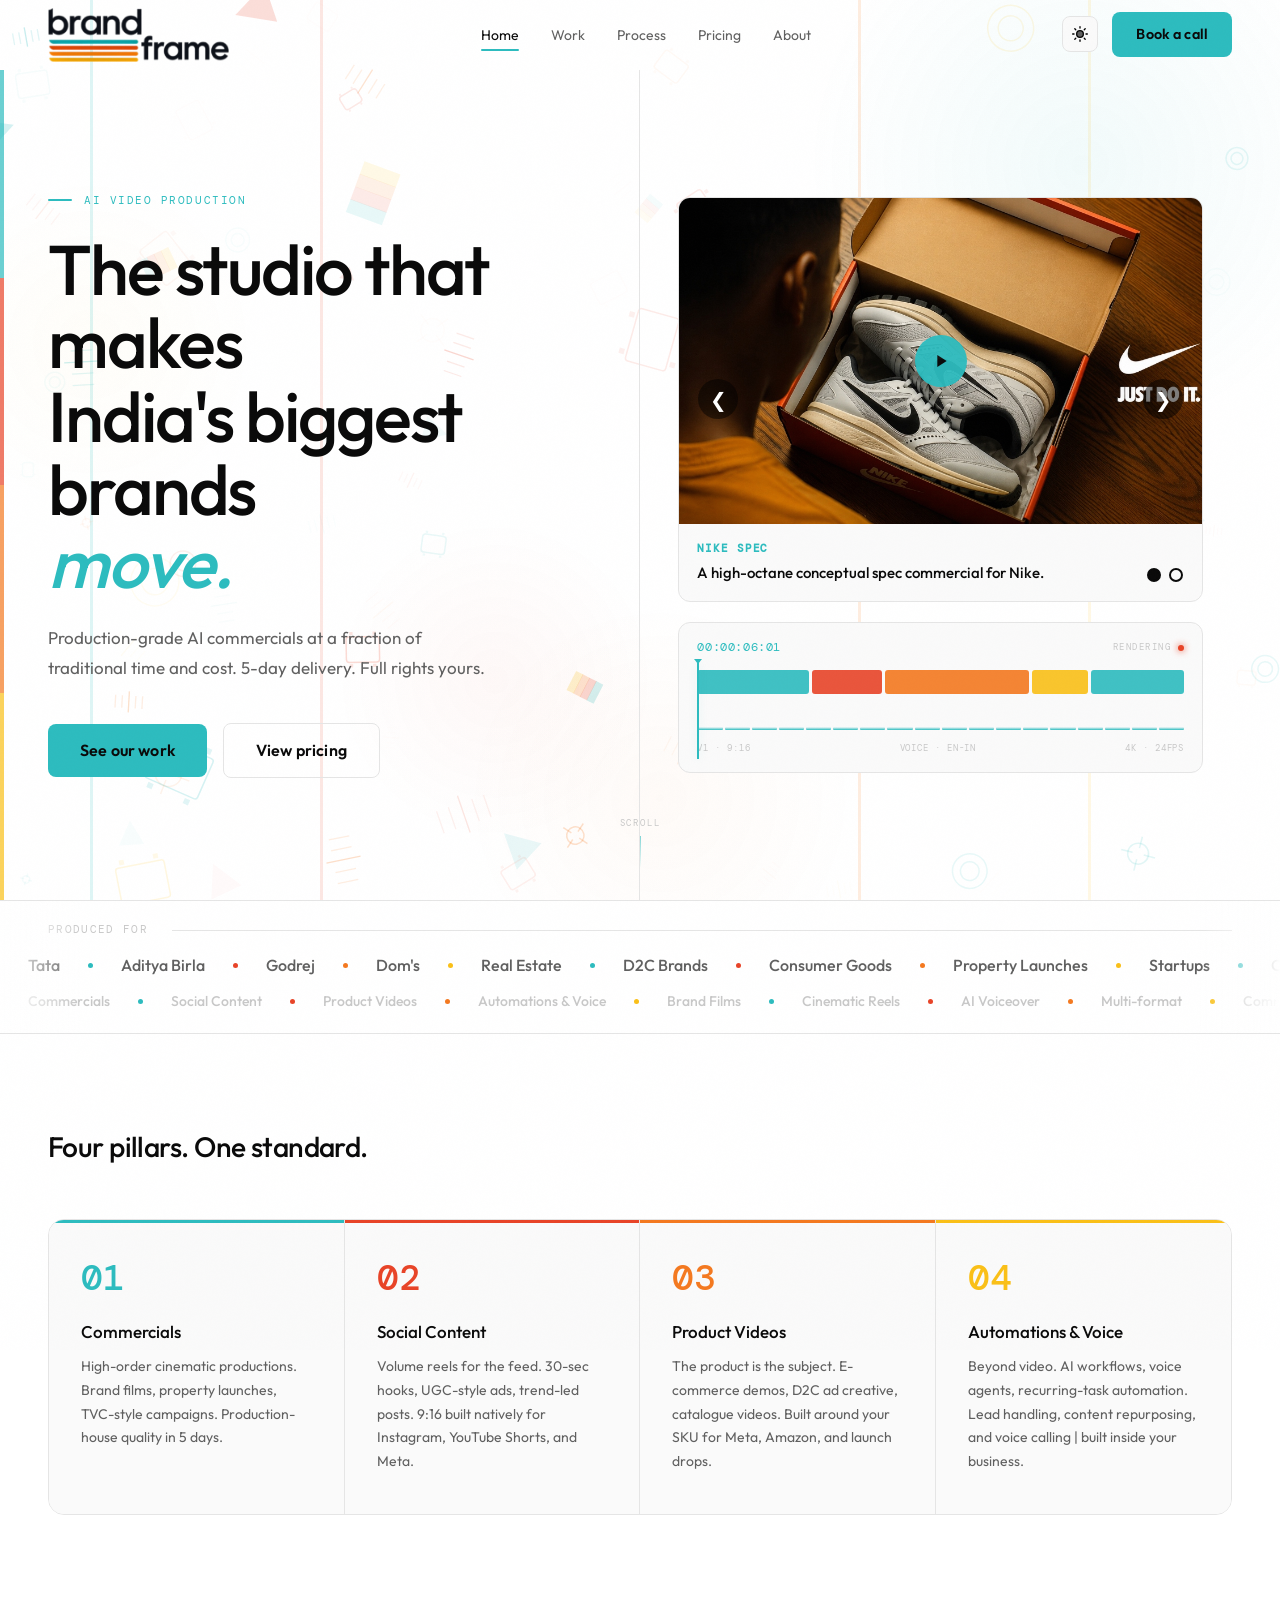
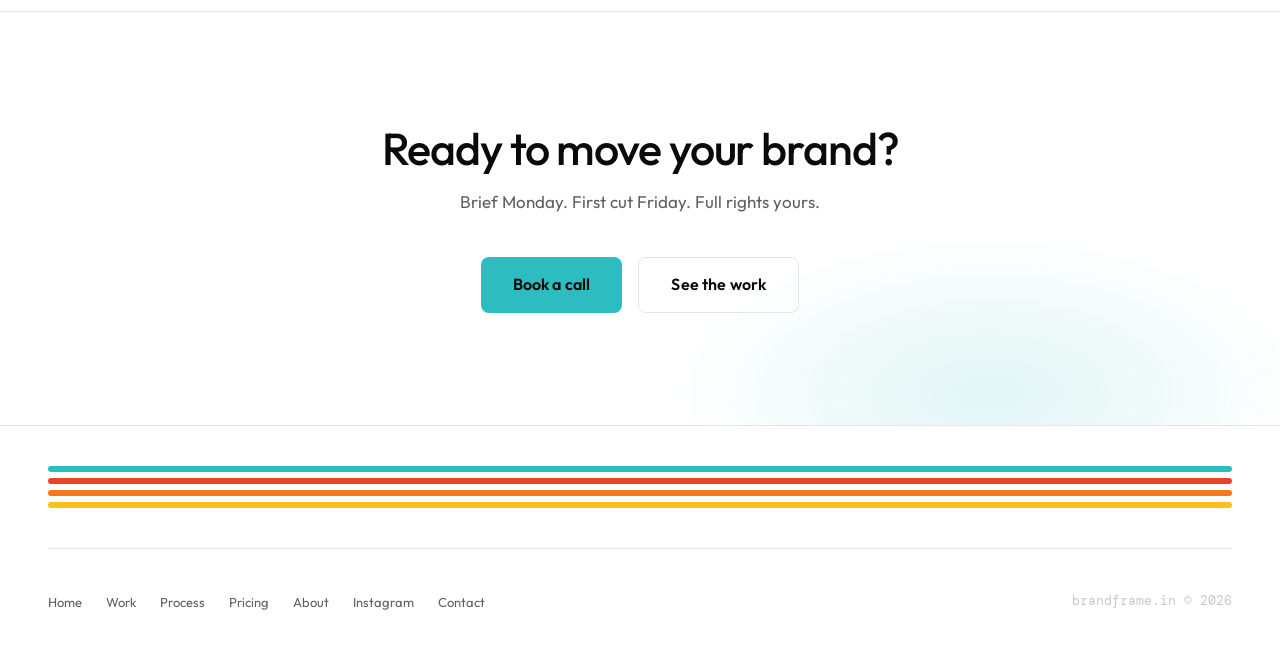
==== commit eeb66301: "Clean URLs, fix home links, add sitemap" ====
--- a/index.html
+++ b/index.html
@@ -11,8 +11,8 @@
 <body>
 <div id="scroll-prog" aria-hidden="true"></div>
 <div class="grain" aria-hidden="true"></div>
-<div class="vstripes" aria-hidden="true"><div class="vs vs-1"></div><div class="vs vs-2"></div><div class="vs vs-3"></div><div class="vs vs-4"></div></div><nav id="nav"><div class="wrap nav-row"><a href="index.html" class="logo-link" aria-label="BrandFrame AI home"><img src="assets/logo-dark.png?v=2" class="logo-img logo-dark" alt="BrandFrame AI"><img src="assets/logo-light.png?v=2" class="logo-img logo-light" alt="BrandFrame AI"></a><ul class="nav-links" role="navigation"><li><a href="index.html" class="active">Home</a></li><li><a href="work.html">Work</a></li><li><a href="process.html">Process</a></li><li><a href="pricing.html">Pricing</a></li><li><a href="about.html">About</a></li></ul><div class="nav-end"><button class="theme-btn" onclick="toggleTheme()" aria-label="Toggle colour mode"><svg class="t-moon" viewBox="0 0 24 24"><path d="M21 12.79A9 9 0 1 1 11.21 3 7 7 0 0 0 21 12.79z"/></svg><svg class="t-sun" viewBox="0 0 24 24" fill="none" stroke="currentColor" stroke-width="2" stroke-linecap="round"><circle cx="12" cy="12" r="5"/><line x1="12" y1="1" x2="12" y2="3"/><line x1="12" y1="21" x2="12" y2="23"/><line x1="4.22" y1="4.22" x2="5.64" y2="5.64"/><line x1="18.36" y1="18.36" x2="19.78" y2="19.78"/><line x1="1" y1="12" x2="3" y2="12"/><line x1="21" y1="12" x2="23" y2="12"/><line x1="4.22" y1="19.78" x2="5.64" y2="18.36"/><line x1="18.36" y1="5.64" x2="19.78" y2="4.22"/></svg></button><a href="javascript:void(0)" onclick="openBookModal(event)" class="btn btn-gold">Book a call</a><button class="ham" onclick="toggleMnav()" aria-label="Menu" aria-expanded="false"><span></span><span></span><span></span></button></div></div></nav>
-<div id="mnav" role="navigation"><a href="index.html" class="active" onclick="closeMnav()">Home</a><a href="work.html" onclick="closeMnav()">Work</a><a href="process.html" onclick="closeMnav()">Process</a><a href="pricing.html" onclick="closeMnav()">Pricing</a><a href="about.html" onclick="closeMnav()">About</a><a href="javascript:void(0)" onclick="openBookModal(event); closeMnav()" class="btn btn-gold">Book a call</a></div><section class="hero" aria-label="Hero"><canvas class="fx-canvas" id="fxCanvas" aria-hidden="true"></canvas><div class="hero-orb hero-orb-1" aria-hidden="true"></div><div class="hero-orb hero-orb-2" aria-hidden="true"></div><div class="hero-orb hero-orb-3" aria-hidden="true"></div><div class="hero-orb hero-orb-4" aria-hidden="true"></div><div class="hero-bars" aria-hidden="true"><span class="hb1"></span><span class="hb2"></span><span class="hb3"></span><span class="hb4"></span></div><div class="hero-l"><div class="hero-ey"><div class="hero-ey-line"></div><span class="label">AI Video Production</span></div><h1 class="d-xl hero-h1"><span class="w" style="--i:0">The</span> <span class="w" style="--i:1">studio</span> <span class="w" style="--i:2">that</span> <span class="w" style="--i:3">makes</span><br><span class="w" style="--i:4">India's</span> <span class="w" style="--i:5">biggest</span> <span class="w" style="--i:6">brands</span><br><em class="w gold" style="--i:7">move.</em></h1><p class="body-lg hero-sub">Production-grade AI commercials at a fraction of traditional time and cost. 5-day delivery. Full rights yours.</p><div class="hero-ctas"><a href="work.html" class="btn btn-gold btn-lg">See our work</a><a href="pricing.html" class="btn btn-ghost btn-lg">View pricing</a></div></div><div class="hero-r hero-r-single">
+<div class="vstripes" aria-hidden="true"><div class="vs vs-1"></div><div class="vs vs-2"></div><div class="vs vs-3"></div><div class="vs vs-4"></div></div><nav id="nav"><div class="wrap nav-row"><a href="/" class="logo-link" aria-label="BrandFrame AI home"><img src="assets/logo-dark.png?v=2" class="logo-img logo-dark" alt="BrandFrame AI"><img src="assets/logo-light.png?v=2" class="logo-img logo-light" alt="BrandFrame AI"></a><ul class="nav-links" role="navigation"><li><a href="/" class="active">Home</a></li><li><a href="work.html">Work</a></li><li><a href="process.html">Process</a></li><li><a href="pricing.html">Pricing</a></li><li><a href="about.html">About</a></li></ul><div class="nav-end"><button class="theme-btn" onclick="toggleTheme()" aria-label="Toggle colour mode"><svg class="t-moon" viewBox="0 0 24 24"><path d="M21 12.79A9 9 0 1 1 11.21 3 7 7 0 0 0 21 12.79z"/></svg><svg class="t-sun" viewBox="0 0 24 24" fill="none" stroke="currentColor" stroke-width="2" stroke-linecap="round"><circle cx="12" cy="12" r="5"/><line x1="12" y1="1" x2="12" y2="3"/><line x1="12" y1="21" x2="12" y2="23"/><line x1="4.22" y1="4.22" x2="5.64" y2="5.64"/><line x1="18.36" y1="18.36" x2="19.78" y2="19.78"/><line x1="1" y1="12" x2="3" y2="12"/><line x1="21" y1="12" x2="23" y2="12"/><line x1="4.22" y1="19.78" x2="5.64" y2="18.36"/><line x1="18.36" y1="5.64" x2="19.78" y2="4.22"/></svg></button><a href="javascript:void(0)" onclick="openBookModal(event)" class="btn btn-gold">Book a call</a><button class="ham" onclick="toggleMnav()" aria-label="Menu" aria-expanded="false"><span></span><span></span><span></span></button></div></div></nav>
+<div id="mnav" role="navigation"><a href="/" class="active" onclick="closeMnav()">Home</a><a href="work.html" onclick="closeMnav()">Work</a><a href="process.html" onclick="closeMnav()">Process</a><a href="pricing.html" onclick="closeMnav()">Pricing</a><a href="about.html" onclick="closeMnav()">About</a><a href="javascript:void(0)" onclick="openBookModal(event); closeMnav()" class="btn btn-gold">Book a call</a></div><section class="hero" aria-label="Hero"><canvas class="fx-canvas" id="fxCanvas" aria-hidden="true"></canvas><div class="hero-orb hero-orb-1" aria-hidden="true"></div><div class="hero-orb hero-orb-2" aria-hidden="true"></div><div class="hero-orb hero-orb-3" aria-hidden="true"></div><div class="hero-orb hero-orb-4" aria-hidden="true"></div><div class="hero-bars" aria-hidden="true"><span class="hb1"></span><span class="hb2"></span><span class="hb3"></span><span class="hb4"></span></div><div class="hero-l"><div class="hero-ey"><div class="hero-ey-line"></div><span class="label">AI Video Production</span></div><h1 class="d-xl hero-h1"><span class="w" style="--i:0">The</span> <span class="w" style="--i:1">studio</span> <span class="w" style="--i:2">that</span> <span class="w" style="--i:3">makes</span><br><span class="w" style="--i:4">India's</span> <span class="w" style="--i:5">biggest</span> <span class="w" style="--i:6">brands</span><br><em class="w gold" style="--i:7">move.</em></h1><p class="body-lg hero-sub">Production-grade AI commercials at a fraction of traditional time and cost. 5-day delivery. Full rights yours.</p><div class="hero-ctas"><a href="work.html" class="btn btn-gold btn-lg">See our work</a><a href="pricing.html" class="btn btn-ghost btn-lg">View pricing</a></div></div><div class="hero-r hero-r-single">
 <div class="slider-container" style="position:relative; width:100%;">
 <div class="vc hero-feature h-slide active" onclick="openVideo('spec2')" role="button" tabindex="0" aria-label="Watch Spec Video 2" style="display:block;"><div class="vc-thumb"><img src="assets/thumb-nike.jpg" alt="Nike Spec Video" loading="eager"><div class="vplay" aria-hidden="true"><svg viewBox="0 0 24 24"><polygon points="5,3 19,12 5,21"/></svg></div></div><div class="vc-meta"><div class="vc-tag">Nike Spec</div><div class="vc-title">A high-octane conceptual spec commercial for Nike.</div></div></div>
 <div class="vc hero-feature h-slide" onclick="openVideo('reel')" role="button" tabindex="0" aria-label="Watch the showreel" style="display:none;"><div class="vc-thumb"><img src="assets/thumb-zombieto.png" alt="Zombieto concept" loading="lazy"><div class="vplay" aria-hidden="true"><svg viewBox="0 0 24 24"><polygon points="5,3 19,12 5,21"/></svg></div></div><div class="vc-meta"><div class="vc-tag">Zombieto</div><div class="vc-title">A concept on Zomato.</div></div></div>
@@ -23,7 +23,7 @@
   <button class="sdot" onclick="event.stopPropagation(); setSlide(1);" aria-label="Slide 2" style="width:14px;height:14px;border-radius:50%;border:2px solid var(--text);background:transparent;cursor:pointer;padding:0;"></button>
 </div>
 </div>
-<div class="edl" aria-hidden="true"><div class="edl-top"><span class="edl-tc" id="edlTc">00:00:04:12</span><div class="edl-trans"><span class="edl-lbl">Rendering</span><i class="live"></i></div></div><div class="edl-track"><div class="edl-clip" style="flex:2.4;background:#2DBCBF"></div><div class="edl-clip" style="flex:1.5;background:#E84428"></div><div class="edl-clip" style="flex:3.1;background:#F47920"></div><div class="edl-clip" style="flex:1.2;background:#FAC018"></div><div class="edl-clip" style="flex:2;background:#2DBCBF"></div></div><div class="edl-wave"><i style="animation-delay:0s"></i><i style="animation-delay:.1s"></i><i style="animation-delay:.25s"></i><i style="animation-delay:.05s"></i><i style="animation-delay:.3s"></i><i style="animation-delay:.15s"></i><i style="animation-delay:.4s"></i><i style="animation-delay:.2s"></i><i style="animation-delay:.35s"></i><i style="animation-delay:.08s"></i><i style="animation-delay:.28s"></i><i style="animation-delay:.18s"></i><i style="animation-delay:.45s"></i><i style="animation-delay:.12s"></i><i style="animation-delay:.32s"></i><i style="animation-delay:.22s"></i><i style="animation-delay:.38s"></i><i style="animation-delay:.06s"></i></div><div class="edl-ruler"><span>V1 &middot; 9:16</span><span>VOICE &middot; EN-IN</span><span>4K &middot; 24FPS</span></div><div class="edl-playhead"></div></div></div><div class="scroll-hint" id="scrollHint" aria-hidden="true"><span class="scroll-hint-label">Scroll</span><div class="scroll-hint-line"></div></div></section><div class="mq-strip" aria-label="Clients and services"><div class="mq-header"><span class="mq-lbl">Produced for</span><div class="mq-rule"></div></div><div style="overflow:hidden"><div class="mq-track"><span class="mq-item">Tata</span><span class="mq-sep mq-sep-1" aria-hidden="true"></span><span class="mq-item">Aditya Birla</span><span class="mq-sep mq-sep-2" aria-hidden="true"></span><span class="mq-item">Godrej</span><span class="mq-sep mq-sep-3" aria-hidden="true"></span><span class="mq-item">Dom's</span><span class="mq-sep mq-sep-4" aria-hidden="true"></span><span class="mq-item">Real Estate</span><span class="mq-sep mq-sep-1" aria-hidden="true"></span><span class="mq-item">D2C Brands</span><span class="mq-sep mq-sep-2" aria-hidden="true"></span><span class="mq-item">Consumer Goods</span><span class="mq-sep mq-sep-3" aria-hidden="true"></span><span class="mq-item">Property Launches</span><span class="mq-sep mq-sep-4" aria-hidden="true"></span><span class="mq-item">Startups</span><span class="mq-sep mq-sep-1" aria-hidden="true"></span><span class="mq-item">OTT & Broadcast</span><span class="mq-sep mq-sep-2" aria-hidden="true"></span><span class="mq-item">Fashion</span><span class="mq-sep mq-sep-3" aria-hidden="true"></span><span class="mq-item">Food & Beverage</span><span class="mq-sep mq-sep-4" aria-hidden="true"></span><span class="mq-item">Tata</span><span class="mq-sep mq-sep-1" aria-hidden="true"></span><span class="mq-item">Aditya Birla</span><span class="mq-sep mq-sep-2" aria-hidden="true"></span><span class="mq-item">Godrej</span><span class="mq-sep mq-sep-3" aria-hidden="true"></span><span class="mq-item">Dom's</span><span class="mq-sep mq-sep-4" aria-hidden="true"></span><span class="mq-item">Real Estate</span><span class="mq-sep mq-sep-1" aria-hidden="true"></span><span class="mq-item">D2C Brands</span><span class="mq-sep mq-sep-2" aria-hidden="true"></span><span class="mq-item">Consumer Goods</span><span class="mq-sep mq-sep-3" aria-hidden="true"></span><span class="mq-item">Property Launches</span><span class="mq-sep mq-sep-4" aria-hidden="true"></span><span class="mq-item">Startups</span><span class="mq-sep mq-sep-1" aria-hidden="true"></span><span class="mq-item">OTT & Broadcast</span><span class="mq-sep mq-sep-2" aria-hidden="true"></span><span class="mq-item">Fashion</span><span class="mq-sep mq-sep-3" aria-hidden="true"></span><span class="mq-item">Food & Beverage</span><span class="mq-sep mq-sep-4" aria-hidden="true"></span><span class="mq-item">Tata</span><span class="mq-sep mq-sep-1" aria-hidden="true"></span><span class="mq-item">Aditya Birla</span><span class="mq-sep mq-sep-2" aria-hidden="true"></span><span class="mq-item">Godrej</span><span class="mq-sep mq-sep-3" aria-hidden="true"></span><span class="mq-item">Dom's</span><span class="mq-sep mq-sep-4" aria-hidden="true"></span><span class="mq-item">Real Estate</span><span class="mq-sep mq-sep-1" aria-hidden="true"></span><span class="mq-item">D2C Brands</span><span class="mq-sep mq-sep-2" aria-hidden="true"></span><span class="mq-item">Consumer Goods</span><span class="mq-sep mq-sep-3" aria-hidden="true"></span><span class="mq-item">Property Launches</span><span class="mq-sep mq-sep-4" aria-hidden="true"></span><span class="mq-item">Startups</span><span class="mq-sep mq-sep-1" aria-hidden="true"></span><span class="mq-item">OTT & Broadcast</span><span class="mq-sep mq-sep-2" aria-hidden="true"></span><span class="mq-item">Fashion</span><span class="mq-sep mq-sep-3" aria-hidden="true"></span><span class="mq-item">Food & Beverage</span><span class="mq-sep mq-sep-4" aria-hidden="true"></span></div></div><div style="overflow:hidden;margin-top:.25rem"><div class="mq-track mq-track-2"><span class="mq-item" style="font-size:.875rem;color:var(--dim)">Commercials</span><span class="mq-sep mq-sep-1" aria-hidden="true"></span><span class="mq-item" style="font-size:.875rem;color:var(--dim)">Social Content</span><span class="mq-sep mq-sep-2" aria-hidden="true"></span><span class="mq-item" style="font-size:.875rem;color:var(--dim)">Product Videos</span><span class="mq-sep mq-sep-3" aria-hidden="true"></span><span class="mq-item" style="font-size:.875rem;color:var(--dim)">Automations & Voice</span><span class="mq-sep mq-sep-4" aria-hidden="true"></span><span class="mq-item" style="font-size:.875rem;color:var(--dim)">Brand Films</span><span class="mq-sep mq-sep-1" aria-hidden="true"></span><span class="mq-item" style="font-size:.875rem;color:var(--dim)">Cinematic Reels</span><span class="mq-sep mq-sep-2" aria-hidden="true"></span><span class="mq-item" style="font-size:.875rem;color:var(--dim)">AI Voiceover</span><span class="mq-sep mq-sep-3" aria-hidden="true"></span><span class="mq-item" style="font-size:.875rem;color:var(--dim)">Multi-format</span><span class="mq-sep mq-sep-4" aria-hidden="true"></span><span class="mq-item" style="font-size:.875rem;color:var(--dim)">Commercials</span><span class="mq-sep mq-sep-1" aria-hidden="true"></span><span class="mq-item" style="font-size:.875rem;color:var(--dim)">Social Content</span><span class="mq-sep mq-sep-2" aria-hidden="true"></span><span class="mq-item" style="font-size:.875rem;color:var(--dim)">Product Videos</span><span class="mq-sep mq-sep-3" aria-hidden="true"></span><span class="mq-item" style="font-size:.875rem;color:var(--dim)">Automations & Voice</span><span class="mq-sep mq-sep-4" aria-hidden="true"></span><span class="mq-item" style="font-size:.875rem;color:var(--dim)">Brand Films</span><span class="mq-sep mq-sep-1" aria-hidden="true"></span><span class="mq-item" style="font-size:.875rem;color:var(--dim)">Cinematic Reels</span><span class="mq-sep mq-sep-2" aria-hidden="true"></span><span class="mq-item" style="font-size:.875rem;color:var(--dim)">AI Voiceover</span><span class="mq-sep mq-sep-3" aria-hidden="true"></span><span class="mq-item" style="font-size:.875rem;color:var(--dim)">Multi-format</span><span class="mq-sep mq-sep-4" aria-hidden="true"></span><span class="mq-item" style="font-size:.875rem;color:var(--dim)">Commercials</span><span class="mq-sep mq-sep-1" aria-hidden="true"></span><span class="mq-item" style="font-size:.875rem;color:var(--dim)">Social Content</span><span class="mq-sep mq-sep-2" aria-hidden="true"></span><span class="mq-item" style="font-size:.875rem;color:var(--dim)">Product Videos</span><span class="mq-sep mq-sep-3" aria-hidden="true"></span><span class="mq-item" style="font-size:.875rem;color:var(--dim)">Automations & Voice</span><span class="mq-sep mq-sep-4" aria-hidden="true"></span><span class="mq-item" style="font-size:.875rem;color:var(--dim)">Brand Films</span><span class="mq-sep mq-sep-1" aria-hidden="true"></span><span class="mq-item" style="font-size:.875rem;color:var(--dim)">Cinematic Reels</span><span class="mq-sep mq-sep-2" aria-hidden="true"></span><span class="mq-item" style="font-size:.875rem;color:var(--dim)">AI Voiceover</span><span class="mq-sep mq-sep-3" aria-hidden="true"></span><span class="mq-item" style="font-size:.875rem;color:var(--dim)">Multi-format</span><span class="mq-sep mq-sep-4" aria-hidden="true"></span></div></div></div><section class="sec" id="services"><div class="wrap"><div class="sec-head rv"><h2 class="d-md scramble">Four pillars. One standard.</h2></div><div class="what-g rv" style="--d:100"><div class="wc pillar-1"><div class="wc-n">01</div><div class="wc-t">Commercials</div><p class="wc-b">High-order cinematic productions. Brand films, property launches, TVC-style campaigns. Production-house quality in 5 days.</p></div><div class="wc pillar-2"><div class="wc-n">02</div><div class="wc-t">Social Content</div><p class="wc-b">Volume reels for the feed. 30-sec hooks, UGC-style ads, trend-led posts. 9:16 built natively for Instagram, YouTube Shorts, and Meta.</p></div><div class="wc pillar-3"><div class="wc-n">03</div><div class="wc-t">Product Videos</div><p class="wc-b">The product is the subject. E-commerce demos, D2C ad creative, catalogue videos. Built around your SKU for Meta, Amazon, and launch drops.</p></div><div class="wc pillar-4"><div class="wc-n">04</div><div class="wc-t">Automations &amp; Voice</div><p class="wc-b">Beyond video. AI workflows, voice agents, recurring-task automation. Lead handling, content repurposing, and voice calling | built inside your business.</p></div></div></div></section><section class="cta-sec"><div class="wrap" style="position:relative;z-index:1"><h2 class="d-lg cta-head rv scramble">Ready to move your brand?</h2><p class="body-lg cta-sub rv" style="--d:80">Brief Monday. First cut Friday. Full rights yours.</p><div class="cta-row rv" style="--d:160"><a href="javascript:void(0)" onclick="openBookModal(event)" class="btn btn-gold btn-lg">Book a call</a><a href="work.html" class="btn btn-ghost btn-lg">See the work</a></div></div></section><footer><div class="wrap"><div class="ft-converge"><div class="ft-bars"><div class="ft-bar ft-bar-1"></div><div class="ft-bar ft-bar-2"></div><div class="ft-bar ft-bar-3"></div><div class="ft-bar ft-bar-4"></div></div></div><div class="ft-row"><ul class="ft-links"><li><a href="index.html">Home</a></li><li><a href="work.html">Work</a></li><li><a href="process.html">Process</a></li><li><a href="pricing.html">Pricing</a></li><li><a href="about.html">About</a></li><li><a href="https://www.instagram.com/brandframe.ai/" target="_blank" rel="noopener noreferrer">Instagram</a></li><li><a href="javascript:void(0)" onclick="openBookModal(event)">Contact</a></li></ul><div class="ft-copy">brandframe.in © 2026</div></div></div></footer><div id="vmodal" role="dialog" aria-modal="true" aria-label="Video player"><div class="vmod-w"><button class="vmod-close" onclick="closeVideo()" aria-label="Close">&#x2715;</button><div id="vembed" class="vmod-embed"></div></div></div>
+<div class="edl" aria-hidden="true"><div class="edl-top"><span class="edl-tc" id="edlTc">00:00:04:12</span><div class="edl-trans"><span class="edl-lbl">Rendering</span><i class="live"></i></div></div><div class="edl-track"><div class="edl-clip" style="flex:2.4;background:#2DBCBF"></div><div class="edl-clip" style="flex:1.5;background:#E84428"></div><div class="edl-clip" style="flex:3.1;background:#F47920"></div><div class="edl-clip" style="flex:1.2;background:#FAC018"></div><div class="edl-clip" style="flex:2;background:#2DBCBF"></div></div><div class="edl-wave"><i style="animation-delay:0s"></i><i style="animation-delay:.1s"></i><i style="animation-delay:.25s"></i><i style="animation-delay:.05s"></i><i style="animation-delay:.3s"></i><i style="animation-delay:.15s"></i><i style="animation-delay:.4s"></i><i style="animation-delay:.2s"></i><i style="animation-delay:.35s"></i><i style="animation-delay:.08s"></i><i style="animation-delay:.28s"></i><i style="animation-delay:.18s"></i><i style="animation-delay:.45s"></i><i style="animation-delay:.12s"></i><i style="animation-delay:.32s"></i><i style="animation-delay:.22s"></i><i style="animation-delay:.38s"></i><i style="animation-delay:.06s"></i></div><div class="edl-ruler"><span>V1 &middot; 9:16</span><span>VOICE &middot; EN-IN</span><span>4K &middot; 24FPS</span></div><div class="edl-playhead"></div></div></div><div class="scroll-hint" id="scrollHint" aria-hidden="true"><span class="scroll-hint-label">Scroll</span><div class="scroll-hint-line"></div></div></section><div class="mq-strip" aria-label="Clients and services"><div class="mq-header"><span class="mq-lbl">Produced for</span><div class="mq-rule"></div></div><div style="overflow:hidden"><div class="mq-track"><span class="mq-item">Tata</span><span class="mq-sep mq-sep-1" aria-hidden="true"></span><span class="mq-item">Aditya Birla</span><span class="mq-sep mq-sep-2" aria-hidden="true"></span><span class="mq-item">Godrej</span><span class="mq-sep mq-sep-3" aria-hidden="true"></span><span class="mq-item">Dom's</span><span class="mq-sep mq-sep-4" aria-hidden="true"></span><span class="mq-item">Real Estate</span><span class="mq-sep mq-sep-1" aria-hidden="true"></span><span class="mq-item">D2C Brands</span><span class="mq-sep mq-sep-2" aria-hidden="true"></span><span class="mq-item">Consumer Goods</span><span class="mq-sep mq-sep-3" aria-hidden="true"></span><span class="mq-item">Property Launches</span><span class="mq-sep mq-sep-4" aria-hidden="true"></span><span class="mq-item">Startups</span><span class="mq-sep mq-sep-1" aria-hidden="true"></span><span class="mq-item">OTT & Broadcast</span><span class="mq-sep mq-sep-2" aria-hidden="true"></span><span class="mq-item">Fashion</span><span class="mq-sep mq-sep-3" aria-hidden="true"></span><span class="mq-item">Food & Beverage</span><span class="mq-sep mq-sep-4" aria-hidden="true"></span><span class="mq-item">Tata</span><span class="mq-sep mq-sep-1" aria-hidden="true"></span><span class="mq-item">Aditya Birla</span><span class="mq-sep mq-sep-2" aria-hidden="true"></span><span class="mq-item">Godrej</span><span class="mq-sep mq-sep-3" aria-hidden="true"></span><span class="mq-item">Dom's</span><span class="mq-sep mq-sep-4" aria-hidden="true"></span><span class="mq-item">Real Estate</span><span class="mq-sep mq-sep-1" aria-hidden="true"></span><span class="mq-item">D2C Brands</span><span class="mq-sep mq-sep-2" aria-hidden="true"></span><span class="mq-item">Consumer Goods</span><span class="mq-sep mq-sep-3" aria-hidden="true"></span><span class="mq-item">Property Launches</span><span class="mq-sep mq-sep-4" aria-hidden="true"></span><span class="mq-item">Startups</span><span class="mq-sep mq-sep-1" aria-hidden="true"></span><span class="mq-item">OTT & Broadcast</span><span class="mq-sep mq-sep-2" aria-hidden="true"></span><span class="mq-item">Fashion</span><span class="mq-sep mq-sep-3" aria-hidden="true"></span><span class="mq-item">Food & Beverage</span><span class="mq-sep mq-sep-4" aria-hidden="true"></span><span class="mq-item">Tata</span><span class="mq-sep mq-sep-1" aria-hidden="true"></span><span class="mq-item">Aditya Birla</span><span class="mq-sep mq-sep-2" aria-hidden="true"></span><span class="mq-item">Godrej</span><span class="mq-sep mq-sep-3" aria-hidden="true"></span><span class="mq-item">Dom's</span><span class="mq-sep mq-sep-4" aria-hidden="true"></span><span class="mq-item">Real Estate</span><span class="mq-sep mq-sep-1" aria-hidden="true"></span><span class="mq-item">D2C Brands</span><span class="mq-sep mq-sep-2" aria-hidden="true"></span><span class="mq-item">Consumer Goods</span><span class="mq-sep mq-sep-3" aria-hidden="true"></span><span class="mq-item">Property Launches</span><span class="mq-sep mq-sep-4" aria-hidden="true"></span><span class="mq-item">Startups</span><span class="mq-sep mq-sep-1" aria-hidden="true"></span><span class="mq-item">OTT & Broadcast</span><span class="mq-sep mq-sep-2" aria-hidden="true"></span><span class="mq-item">Fashion</span><span class="mq-sep mq-sep-3" aria-hidden="true"></span><span class="mq-item">Food & Beverage</span><span class="mq-sep mq-sep-4" aria-hidden="true"></span></div></div><div style="overflow:hidden;margin-top:.25rem"><div class="mq-track mq-track-2"><span class="mq-item" style="font-size:.875rem;color:var(--dim)">Commercials</span><span class="mq-sep mq-sep-1" aria-hidden="true"></span><span class="mq-item" style="font-size:.875rem;color:var(--dim)">Social Content</span><span class="mq-sep mq-sep-2" aria-hidden="true"></span><span class="mq-item" style="font-size:.875rem;color:var(--dim)">Product Videos</span><span class="mq-sep mq-sep-3" aria-hidden="true"></span><span class="mq-item" style="font-size:.875rem;color:var(--dim)">Automations & Voice</span><span class="mq-sep mq-sep-4" aria-hidden="true"></span><span class="mq-item" style="font-size:.875rem;color:var(--dim)">Brand Films</span><span class="mq-sep mq-sep-1" aria-hidden="true"></span><span class="mq-item" style="font-size:.875rem;color:var(--dim)">Cinematic Reels</span><span class="mq-sep mq-sep-2" aria-hidden="true"></span><span class="mq-item" style="font-size:.875rem;color:var(--dim)">AI Voiceover</span><span class="mq-sep mq-sep-3" aria-hidden="true"></span><span class="mq-item" style="font-size:.875rem;color:var(--dim)">Multi-format</span><span class="mq-sep mq-sep-4" aria-hidden="true"></span><span class="mq-item" style="font-size:.875rem;color:var(--dim)">Commercials</span><span class="mq-sep mq-sep-1" aria-hidden="true"></span><span class="mq-item" style="font-size:.875rem;color:var(--dim)">Social Content</span><span class="mq-sep mq-sep-2" aria-hidden="true"></span><span class="mq-item" style="font-size:.875rem;color:var(--dim)">Product Videos</span><span class="mq-sep mq-sep-3" aria-hidden="true"></span><span class="mq-item" style="font-size:.875rem;color:var(--dim)">Automations & Voice</span><span class="mq-sep mq-sep-4" aria-hidden="true"></span><span class="mq-item" style="font-size:.875rem;color:var(--dim)">Brand Films</span><span class="mq-sep mq-sep-1" aria-hidden="true"></span><span class="mq-item" style="font-size:.875rem;color:var(--dim)">Cinematic Reels</span><span class="mq-sep mq-sep-2" aria-hidden="true"></span><span class="mq-item" style="font-size:.875rem;color:var(--dim)">AI Voiceover</span><span class="mq-sep mq-sep-3" aria-hidden="true"></span><span class="mq-item" style="font-size:.875rem;color:var(--dim)">Multi-format</span><span class="mq-sep mq-sep-4" aria-hidden="true"></span><span class="mq-item" style="font-size:.875rem;color:var(--dim)">Commercials</span><span class="mq-sep mq-sep-1" aria-hidden="true"></span><span class="mq-item" style="font-size:.875rem;color:var(--dim)">Social Content</span><span class="mq-sep mq-sep-2" aria-hidden="true"></span><span class="mq-item" style="font-size:.875rem;color:var(--dim)">Product Videos</span><span class="mq-sep mq-sep-3" aria-hidden="true"></span><span class="mq-item" style="font-size:.875rem;color:var(--dim)">Automations & Voice</span><span class="mq-sep mq-sep-4" aria-hidden="true"></span><span class="mq-item" style="font-size:.875rem;color:var(--dim)">Brand Films</span><span class="mq-sep mq-sep-1" aria-hidden="true"></span><span class="mq-item" style="font-size:.875rem;color:var(--dim)">Cinematic Reels</span><span class="mq-sep mq-sep-2" aria-hidden="true"></span><span class="mq-item" style="font-size:.875rem;color:var(--dim)">AI Voiceover</span><span class="mq-sep mq-sep-3" aria-hidden="true"></span><span class="mq-item" style="font-size:.875rem;color:var(--dim)">Multi-format</span><span class="mq-sep mq-sep-4" aria-hidden="true"></span></div></div></div><section class="sec" id="services"><div class="wrap"><div class="sec-head rv"><h2 class="d-md scramble">Four pillars. One standard.</h2></div><div class="what-g rv" style="--d:100"><div class="wc pillar-1"><div class="wc-n">01</div><div class="wc-t">Commercials</div><p class="wc-b">High-order cinematic productions. Brand films, property launches, TVC-style campaigns. Production-house quality in 5 days.</p></div><div class="wc pillar-2"><div class="wc-n">02</div><div class="wc-t">Social Content</div><p class="wc-b">Volume reels for the feed. 30-sec hooks, UGC-style ads, trend-led posts. 9:16 built natively for Instagram, YouTube Shorts, and Meta.</p></div><div class="wc pillar-3"><div class="wc-n">03</div><div class="wc-t">Product Videos</div><p class="wc-b">The product is the subject. E-commerce demos, D2C ad creative, catalogue videos. Built around your SKU for Meta, Amazon, and launch drops.</p></div><div class="wc pillar-4"><div class="wc-n">04</div><div class="wc-t">Automations &amp; Voice</div><p class="wc-b">Beyond video. AI workflows, voice agents, recurring-task automation. Lead handling, content repurposing, and voice calling | built inside your business.</p></div></div></div></section><section class="cta-sec"><div class="wrap" style="position:relative;z-index:1"><h2 class="d-lg cta-head rv scramble">Ready to move your brand?</h2><p class="body-lg cta-sub rv" style="--d:80">Brief Monday. First cut Friday. Full rights yours.</p><div class="cta-row rv" style="--d:160"><a href="javascript:void(0)" onclick="openBookModal(event)" class="btn btn-gold btn-lg">Book a call</a><a href="work.html" class="btn btn-ghost btn-lg">See the work</a></div></div></section><footer><div class="wrap"><div class="ft-converge"><div class="ft-bars"><div class="ft-bar ft-bar-1"></div><div class="ft-bar ft-bar-2"></div><div class="ft-bar ft-bar-3"></div><div class="ft-bar ft-bar-4"></div></div></div><div class="ft-row"><ul class="ft-links"><li><a href="/">Home</a></li><li><a href="work.html">Work</a></li><li><a href="process.html">Process</a></li><li><a href="pricing.html">Pricing</a></li><li><a href="about.html">About</a></li><li><a href="https://www.instagram.com/brandframe.ai/" target="_blank" rel="noopener noreferrer">Instagram</a></li><li><a href="javascript:void(0)" onclick="openBookModal(event)">Contact</a></li></ul><div class="ft-copy">brandframe.in © 2026</div></div></div></footer><div id="vmodal" role="dialog" aria-modal="true" aria-label="Video player"><div class="vmod-w"><button class="vmod-close" onclick="closeVideo()" aria-label="Close">&#x2715;</button><div id="vembed" class="vmod-embed"></div></div></div>
 <div id="bookModal" role="dialog" aria-modal="true" aria-label="Book a call" style="display:none;position:fixed;inset:0;background:rgba(0,0,0,.9);z-index:300;align-items:center;justify-content:center;backdrop-filter:blur(10px);-webkit-backdrop-filter:blur(10px);">
   <div class="vmod-w" style="background:var(--surf); border:.5px solid var(--border); border-radius:12px; padding:2.5rem; max-width:500px; width:92vw;">
     <button class="vmod-close" onclick="closeBookModal()" aria-label="Close">&#x2715;</button>
